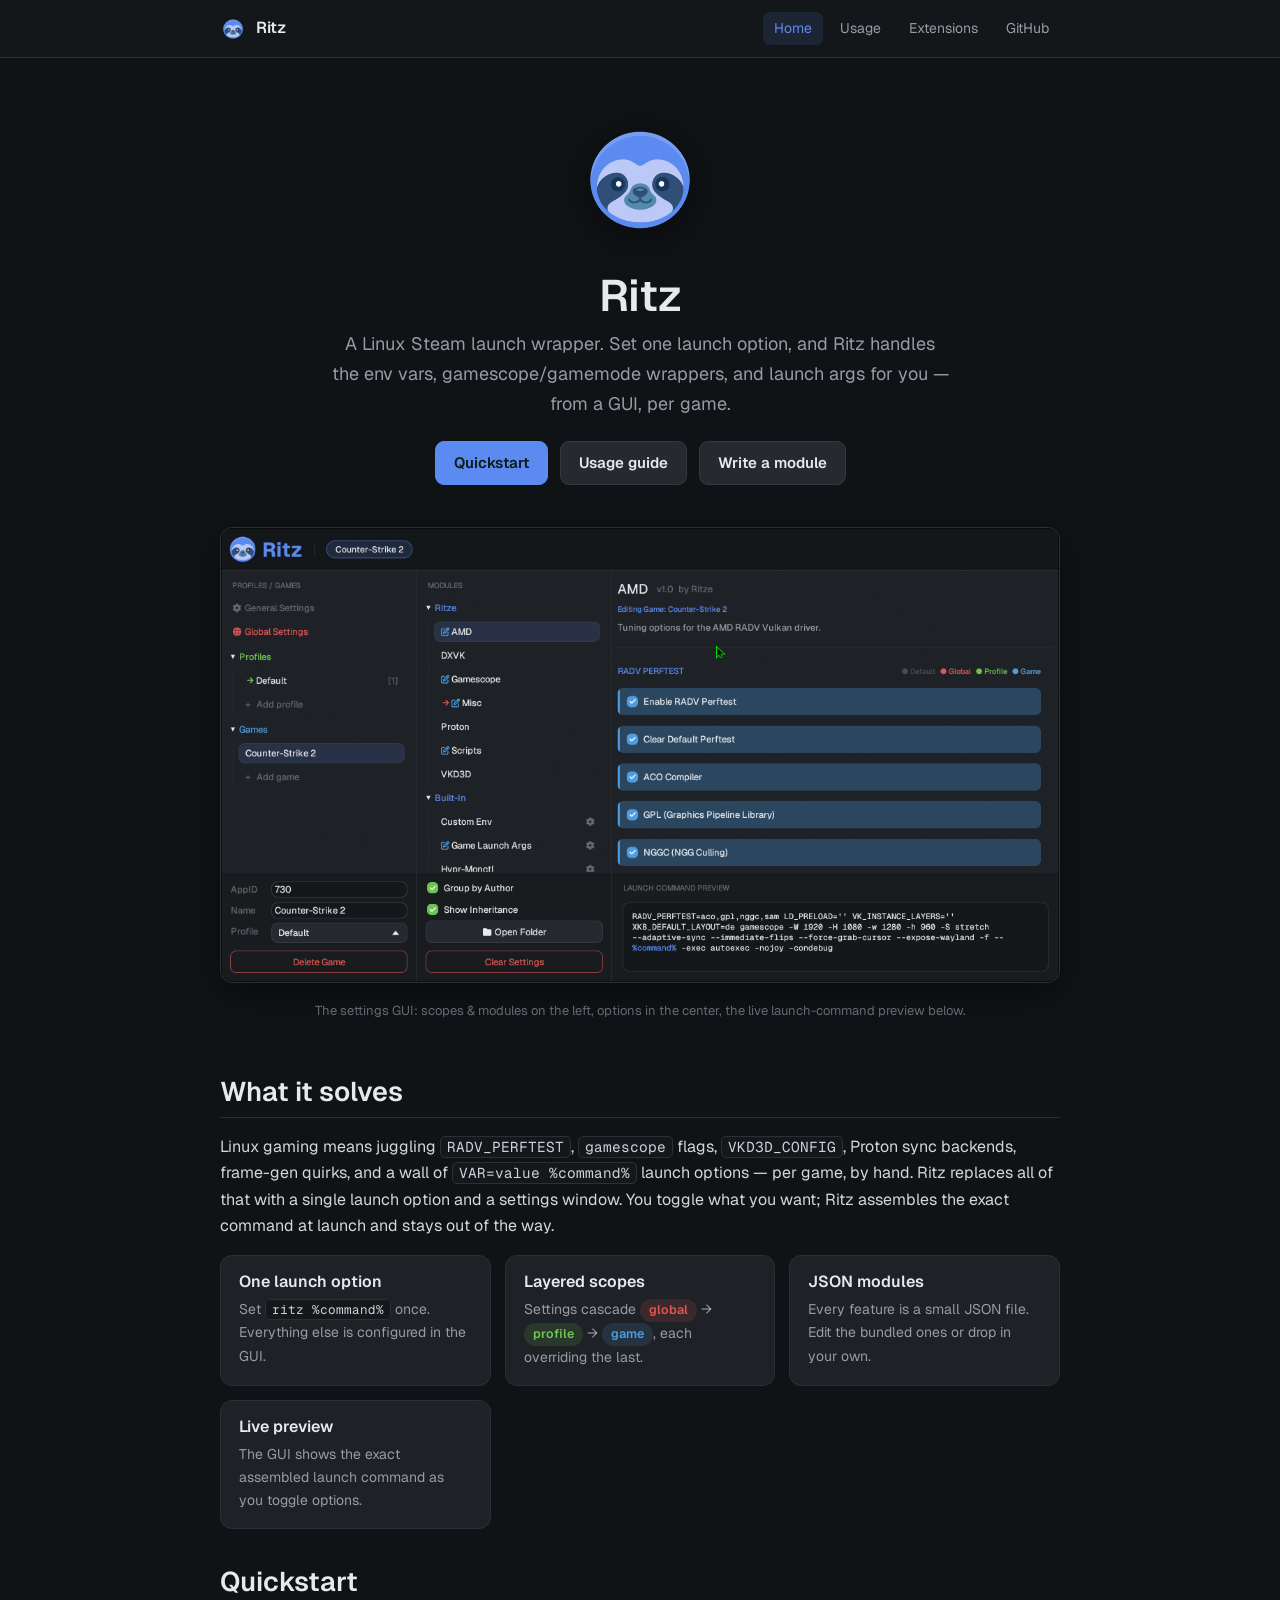
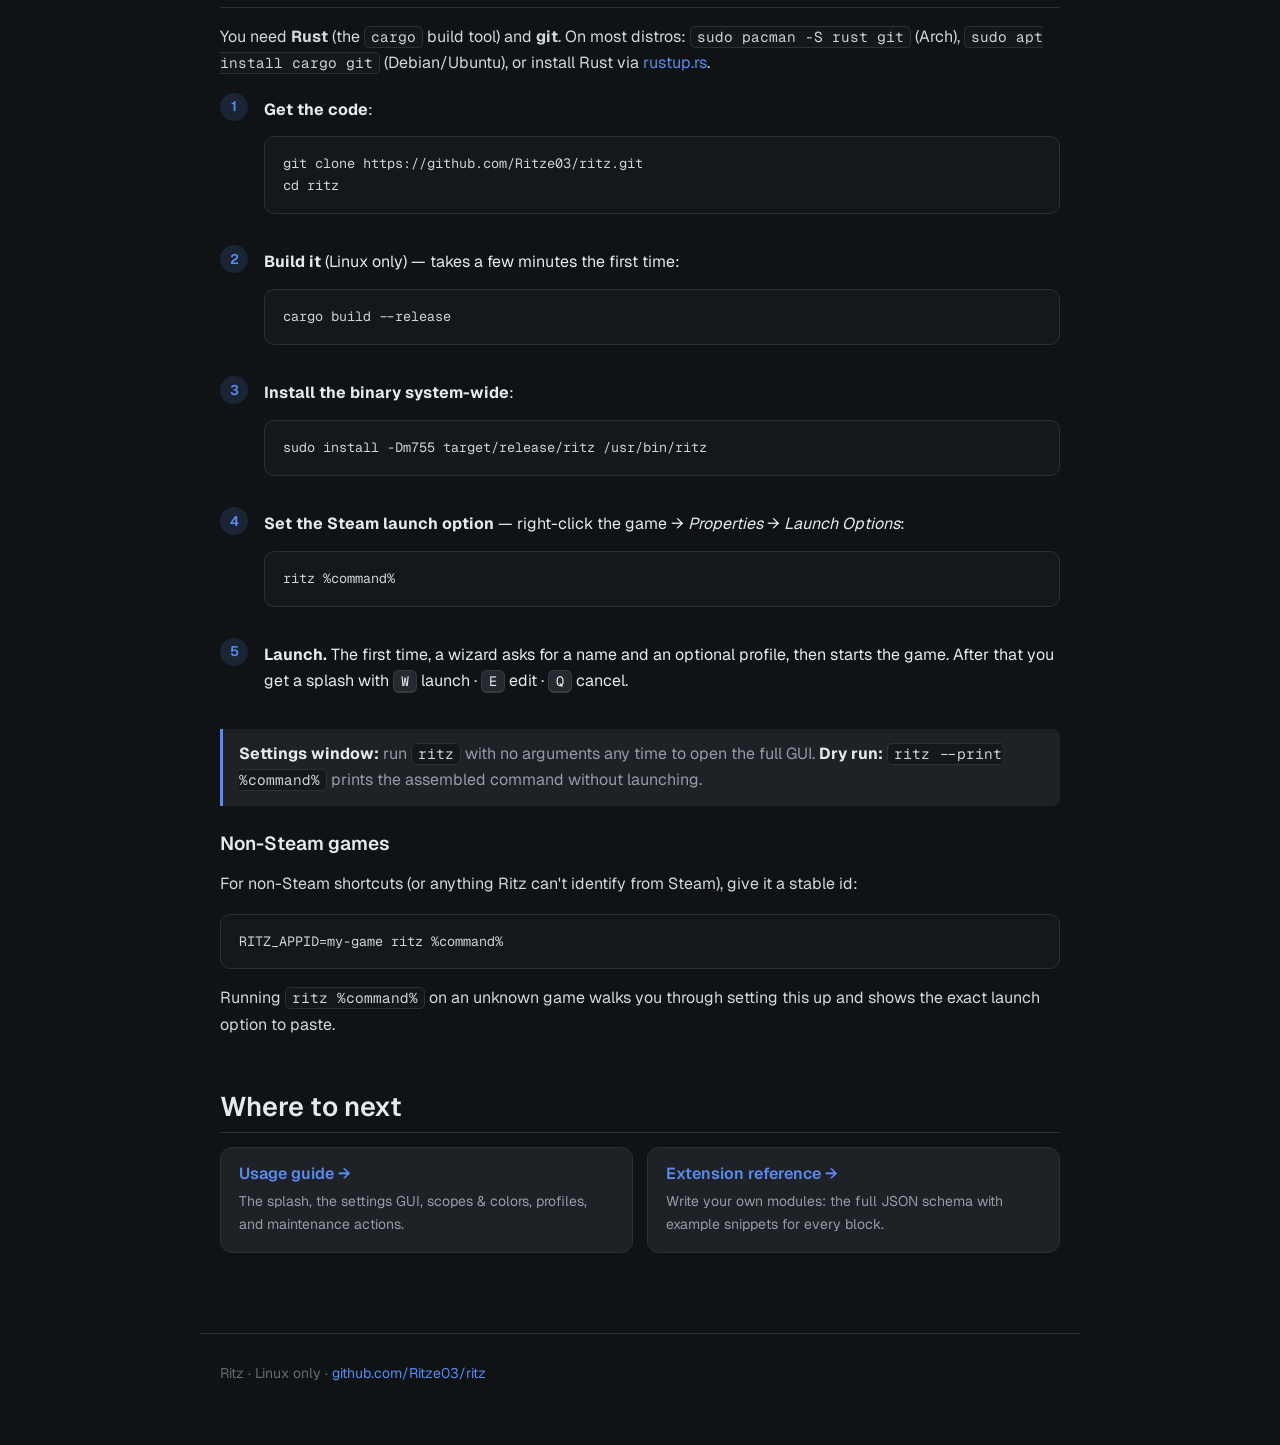
==== docs/index.html @ 718fdc38 "docs: add GUI and splash screenshots to README and site" ====
<!DOCTYPE html>
<html lang="en">
<head>
<meta charset="utf-8">
<meta name="viewport" content="width=device-width, initial-scale=1">
<title>Ritz — a Linux Steam launch wrapper</title>
<meta name="description" content="Ritz transparently injects env vars, gamescope/gamemode wrappers, and launch args around your Steam games — configured from a GUI, layered across global/profile/game scopes, driven by simple JSON modules.">
<link rel="icon" type="image/png" href="assets/favicon.png">
<link rel="stylesheet" href="style.css">
</head>
<body>

<header class="nav">
  <div class="nav-inner">
    <a class="nav-brand" href="index.html"><img src="assets/favicon.png" alt=""><span>Ritz</span></a>
    <nav class="nav-links">
      <a href="index.html" class="active">Home</a>
      <a href="usage.html">Usage</a>
      <a href="extensions.html">Extensions</a>
      <a href="https://github.com/Ritze03/ritz">GitHub</a>
    </nav>
  </div>
</header>

<div class="hero">
  <img src="assets/logo.png" alt="Ritz logo">
  <h1>Ritz</h1>
  <p class="tag">A Linux Steam launch wrapper. Set one launch option, and Ritz handles the
  env vars, gamescope/gamemode wrappers, and launch args for you — from a GUI, per game.</p>
  <div class="cta">
    <a class="btn" href="#quickstart">Quickstart</a>
    <a class="btn secondary" href="usage.html">Usage guide</a>
    <a class="btn secondary" href="extensions.html">Write a module</a>
  </div>
</div>

<main>

<figure class="shot">
  <img src="assets/gui.png" alt="Ritz settings GUI — module editor with live launch-command preview">
  <figcaption>The settings GUI: scopes &amp; modules on the left, options in the center, the live launch-command preview below.</figcaption>
</figure>

<section id="what">
  <h2>What it solves</h2>
  <p>Linux gaming means juggling <code>RADV_PERFTEST</code>, <code>gamescope</code> flags,
  <code>VKD3D_CONFIG</code>, Proton sync backends, frame-gen quirks, and a wall of
  <code>VAR=value %command%</code> launch options — per game, by hand. Ritz replaces all of
  that with a single launch option and a settings window. You toggle what you want; Ritz
  assembles the exact command at launch and stays out of the way.</p>

  <div class="grid">
    <div class="card"><h3>One launch option</h3><p>Set <code>ritz %command%</code> once. Everything else is configured in the GUI.</p></div>
    <div class="card"><h3>Layered scopes</h3><p>Settings cascade <span class="chip global">global</span> → <span class="chip profile">profile</span> → <span class="chip game">game</span>, each overriding the last.</p></div>
    <div class="card"><h3>JSON modules</h3><p>Every feature is a small JSON file. Edit the bundled ones or drop in your own.</p></div>
    <div class="card"><h3>Live preview</h3><p>The GUI shows the exact assembled launch command as you toggle options.</p></div>
  </div>
</section>

<section id="quickstart">
  <h2>Quickstart</h2>
  <p>You need <strong>Rust</strong> (the <code>cargo</code> build tool) and <strong>git</strong>.
  On most distros: <code>sudo pacman -S rust git</code> (Arch),
  <code>sudo apt install cargo git</code> (Debian/Ubuntu), or install Rust via
  <a href="https://rustup.rs/">rustup.rs</a>.</p>
  <ol class="steps">
    <li><strong>Get the code</strong>:
      <pre><code>git clone https://github.com/Ritze03/ritz.git
cd ritz</code></pre>
    </li>
    <li><strong>Build it</strong> (Linux only) — takes a few minutes the first time:
      <pre><code>cargo build --release</code></pre>
    </li>
    <li><strong>Install the binary system-wide</strong>:
      <pre><code>sudo install -Dm755 target/release/ritz /usr/bin/ritz</code></pre>
    </li>
    <li><strong>Set the Steam launch option</strong> — right-click the game →
      <em>Properties</em> → <em>Launch Options</em>:
      <pre><code>ritz %command%</code></pre>
    </li>
    <li><strong>Launch.</strong> The first time, a wizard asks for a name and an optional
      profile, then starts the game. After that you get a splash with
      <kbd>W</kbd> launch · <kbd>E</kbd> edit · <kbd>Q</kbd> cancel.</li>
  </ol>

  <div class="note"><strong>Settings window:</strong> run <code>ritz</code> with no arguments
  any time to open the full GUI. <strong>Dry run:</strong> <code>ritz --print %command%</code>
  prints the assembled command without launching.</div>

  <h3>Non-Steam games</h3>
  <p>For non-Steam shortcuts (or anything Ritz can't identify from Steam), give it a stable
  id:</p>
  <pre><code>RITZ_APPID=my-game ritz %command%</code></pre>
  <p>Running <code>ritz %command%</code> on an unknown game walks you through setting this up
  and shows the exact launch option to paste.</p>
</section>

<section id="next">
  <h2>Where to next</h2>
  <div class="grid">
    <div class="card"><h3><a href="usage.html">Usage guide →</a></h3><p>The splash, the settings GUI, scopes &amp; colors, profiles, and maintenance actions.</p></div>
    <div class="card"><h3><a href="extensions.html">Extension reference →</a></h3><p>Write your own modules: the full JSON schema with example snippets for every block.</p></div>
  </div>
</section>

</main>

<footer>
  Ritz · Linux only · <a href="https://github.com/Ritze03/ritz">github.com/Ritze03/ritz</a>
</footer>

</body>
</html>
---- docs/style.css ----
/* Ritz docs — "Graphite" theme, mirroring crates/ritz-app/src/theme.rs */
@import url('https://fonts.googleapis.com/css2?family=Geist:wght@400;500;600;700&family=Geist+Mono:wght@400;500&display=swap');

:root {
  --accent: #5B8BF0;
  --head:   #14171A;
  --panel:  #1E2125;
  --panel2: #191C1F;
  --field:  #15181B;
  --border: #2C3036;
  --text:   #E7E9EC;
  --dim:    #969CA6;
  --faint:  #646A73;
  --btn:    #262A30;
  --btnbd:  #34393F;
  --primary-text: #0E1A18;

  --global:  #E15554; /* red   */
  --profile: #6CC551; /* green */
  --game:    #4D9DE0; /* blue  */
  --default: #464D57; /* gray  */

  --sans: 'Geist', system-ui, -apple-system, sans-serif;
  --mono: 'Geist Mono', ui-monospace, 'JetBrains Mono', monospace;
  --maxw: 880px;
}

* { box-sizing: border-box; }

html { scroll-behavior: smooth; }

body {
  margin: 0;
  background: #101316;
  color: var(--text);
  font-family: var(--sans);
  font-size: 16px;
  line-height: 1.65;
  -webkit-font-smoothing: antialiased;
}

a { color: var(--accent); text-decoration: none; }
a:hover { text-decoration: underline; }

/* ---- top nav ---- */
header.nav {
  position: sticky; top: 0; z-index: 10;
  background: var(--head);
  border-bottom: 1px solid var(--border);
  backdrop-filter: blur(6px);
}
.nav-inner {
  max-width: var(--maxw); margin: 0 auto; padding: 12px 20px;
  display: flex; align-items: center; gap: 16px; flex-wrap: wrap;
}
.nav-brand { display: flex; align-items: center; gap: 10px; font-weight: 600; color: var(--text); }
.nav-brand img { width: 26px; height: 26px; }
.nav-links { display: flex; gap: 6px; margin-left: auto; flex-wrap: wrap; }
.nav-links a {
  color: var(--dim); padding: 5px 11px; border-radius: 7px; font-size: 14px;
}
.nav-links a:hover { color: var(--text); background: var(--btn); text-decoration: none; }
.nav-links a.active { color: var(--accent); background: rgba(91,139,240,0.12); }

/* ---- layout ---- */
main { max-width: var(--maxw); margin: 0 auto; padding: 0 20px 80px; }
section { padding-top: 28px; }
footer {
  max-width: var(--maxw); margin: 0 auto; padding: 28px 20px 60px;
  border-top: 1px solid var(--border); color: var(--faint); font-size: 14px;
}

/* ---- hero ---- */
.hero { text-align: center; padding: 56px 20px 24px; }
.hero img { width: 132px; height: 132px; filter: drop-shadow(0 6px 24px rgba(0,0,0,.5)); }
.hero h1 { font-size: 44px; margin: 14px 0 6px; letter-spacing: -0.5px; }
.hero .tag { color: var(--dim); font-size: 18px; max-width: 620px; margin: 0 auto 22px; }
.hero .cta { display: inline-flex; gap: 12px; flex-wrap: wrap; justify-content: center; }

/* ---- headings ---- */
h1, h2, h3 { line-height: 1.25; font-weight: 600; }
h2 {
  font-size: 27px; margin: 8px 0 14px; padding-bottom: 8px;
  border-bottom: 1px solid var(--border);
}
h3 { font-size: 19px; margin: 26px 0 10px; color: var(--text); }
h2 .anchor, h3 .anchor { color: var(--faint); font-weight: 400; margin-left: 8px; opacity: 0; font-size: .8em; }
h2:hover .anchor, h3:hover .anchor { opacity: 1; }
p { color: #d3d7dd; }

/* ---- code ---- */
code {
  font-family: var(--mono); font-size: .9em;
  background: var(--field); border: 1px solid var(--border);
  padding: 1px 6px; border-radius: 5px; color: #cdd3da;
}
pre {
  background: var(--field); border: 1px solid var(--border);
  border-radius: 10px; padding: 16px 18px; overflow-x: auto;
  font-family: var(--mono); font-size: 13.5px; line-height: 1.6;
}
pre code { background: none; border: none; padding: 0; font-size: inherit; }
.tok-key { color: var(--accent); }
.tok-str { color: var(--profile); }
.tok-num { color: #d9a05b; }
.tok-com { color: var(--faint); font-style: italic; }

/* ---- buttons ---- */
.btn {
  display: inline-block; padding: 9px 18px; border-radius: 9px;
  font-weight: 600; font-size: 15px; border: 1px solid var(--accent);
  background: var(--accent); color: var(--primary-text);
}
.btn:hover { text-decoration: none; filter: brightness(1.07); }
.btn.secondary { background: var(--btn); border-color: var(--btnbd); color: var(--text); }

/* ---- cards / grid ---- */
.grid { display: grid; gap: 14px; grid-template-columns: repeat(auto-fit, minmax(240px, 1fr)); }
.card {
  background: var(--panel); border: 1px solid var(--border);
  border-radius: 12px; padding: 16px 18px;
}
.card h3 { margin: 0 0 6px; font-size: 16px; }
.card p { margin: 0; color: var(--dim); font-size: 14px; }

/* ---- tables ---- */
table { width: 100%; border-collapse: collapse; margin: 12px 0; font-size: 14.5px; }
th, td { text-align: left; padding: 9px 12px; border-bottom: 1px solid var(--border); vertical-align: top; }
th { color: var(--faint); font-weight: 600; text-transform: uppercase; font-size: 12px; letter-spacing: .04em; }
td code { white-space: nowrap; }

/* ---- scope chips & callouts ---- */
.chip { display: inline-block; padding: 1px 9px; border-radius: 999px; font-size: 12.5px; font-weight: 600; }
.chip.global  { color: var(--global);  background: rgba(225,85,84,0.14); }
.chip.profile { color: var(--profile); background: rgba(108,197,81,0.14); }
.chip.game    { color: var(--game);    background: rgba(77,157,224,0.14); }
.chip.default { color: #aeb4bd;        background: rgba(70,77,87,0.35); }

.note {
  border-left: 3px solid var(--accent); background: var(--panel);
  border-radius: 0 8px 8px 0; padding: 12px 16px; margin: 16px 0; color: var(--dim);
}
.note strong { color: var(--text); }

/* ---- steps ---- */
ol.steps { counter-reset: s; list-style: none; padding-left: 0; }
ol.steps > li {
  counter-increment: s; position: relative; padding: 4px 0 18px 44px; margin: 0;
}
ol.steps > li::before {
  content: counter(s); position: absolute; left: 0; top: 0;
  width: 28px; height: 28px; border-radius: 50%;
  background: rgba(91,139,240,0.14); color: var(--accent);
  display: grid; place-items: center; font-weight: 600; font-size: 14px;
}

/* ---- screenshots ---- */
figure.shot { margin: 18px 0; text-align: center; }
figure.shot img {
  max-width: 100%; height: auto; border: 1px solid var(--border);
  border-radius: 12px; box-shadow: 0 10px 34px rgba(0,0,0,.45);
}
figure.shot.splash img { max-width: 420px; }
figure.shot figcaption { color: var(--faint); font-size: 13px; margin-top: 8px; }

kbd {
  font-family: var(--mono); font-size: .85em; background: var(--btn);
  border: 1px solid var(--btnbd); border-bottom-width: 2px;
  border-radius: 6px; padding: 1px 7px; color: var(--text);
}

@media (max-width: 560px) {
  .hero h1 { font-size: 36px; }
  .nav-brand span { display: none; }
}
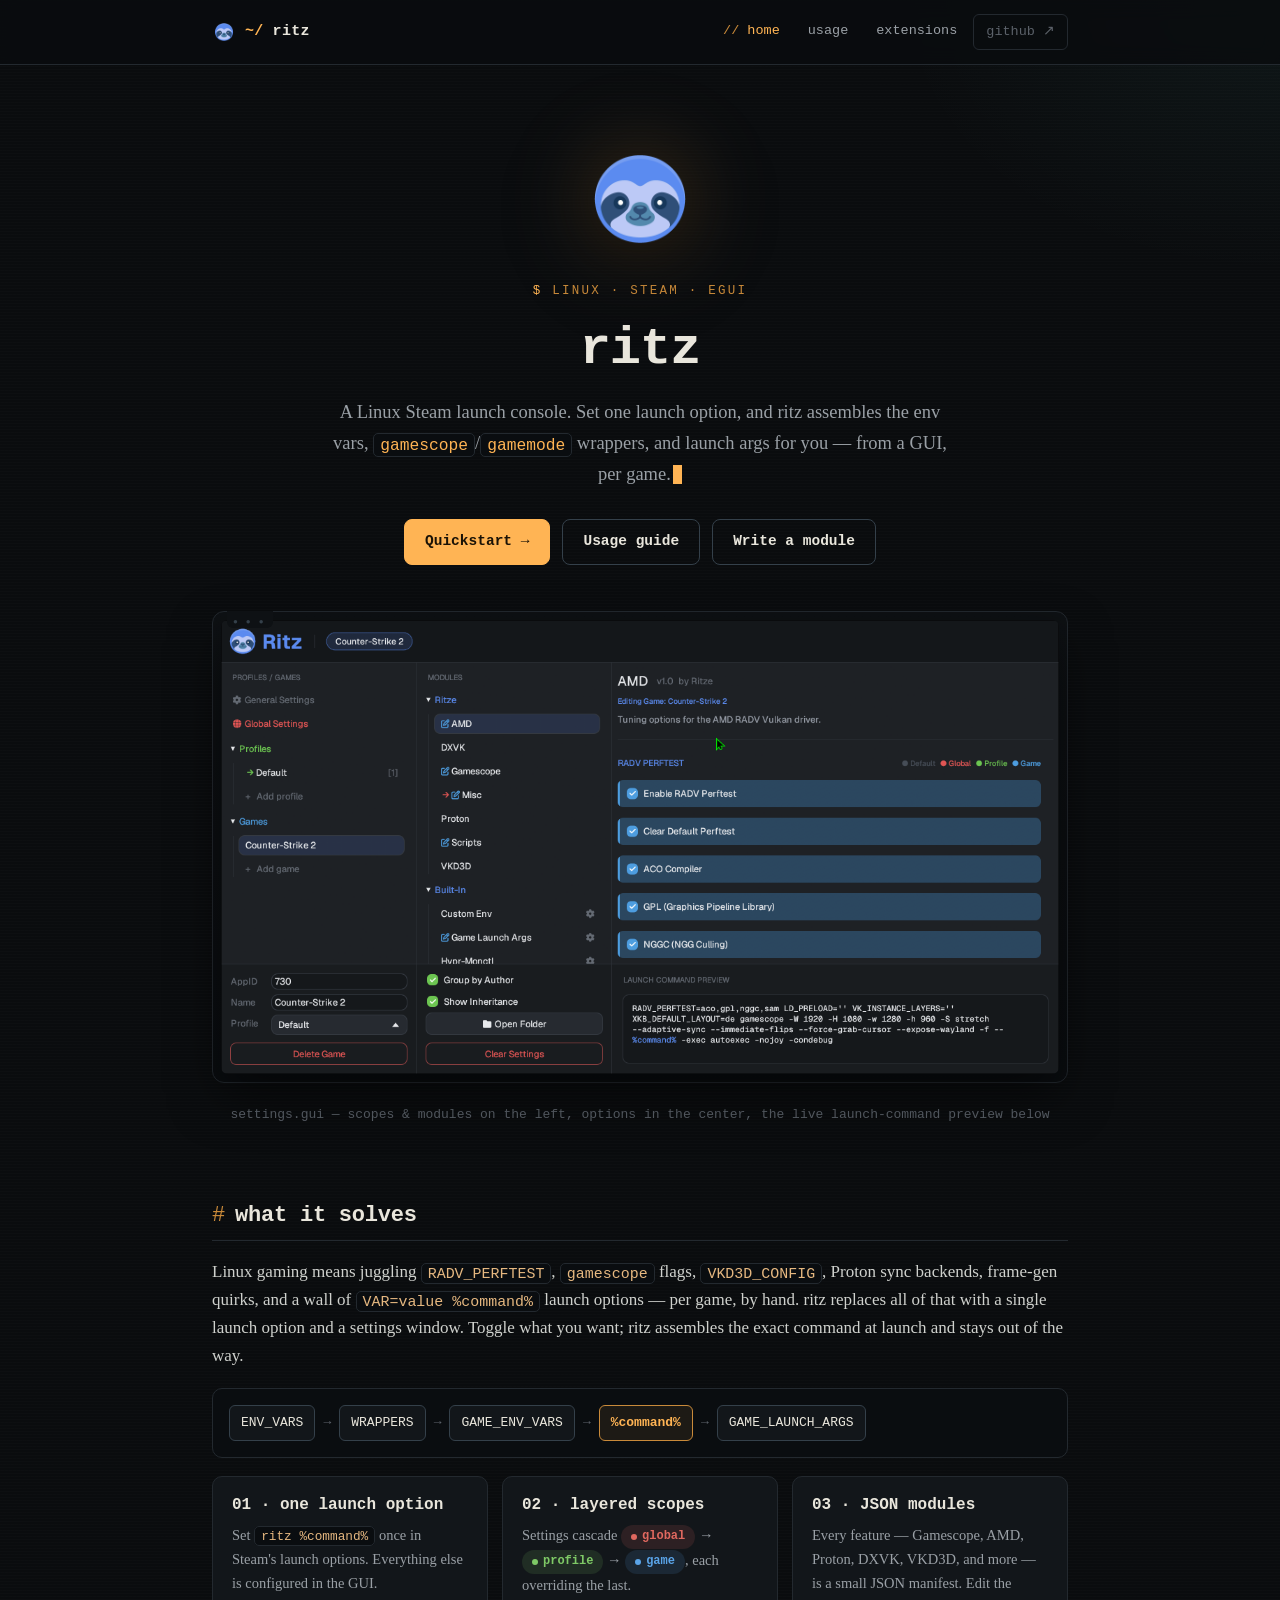
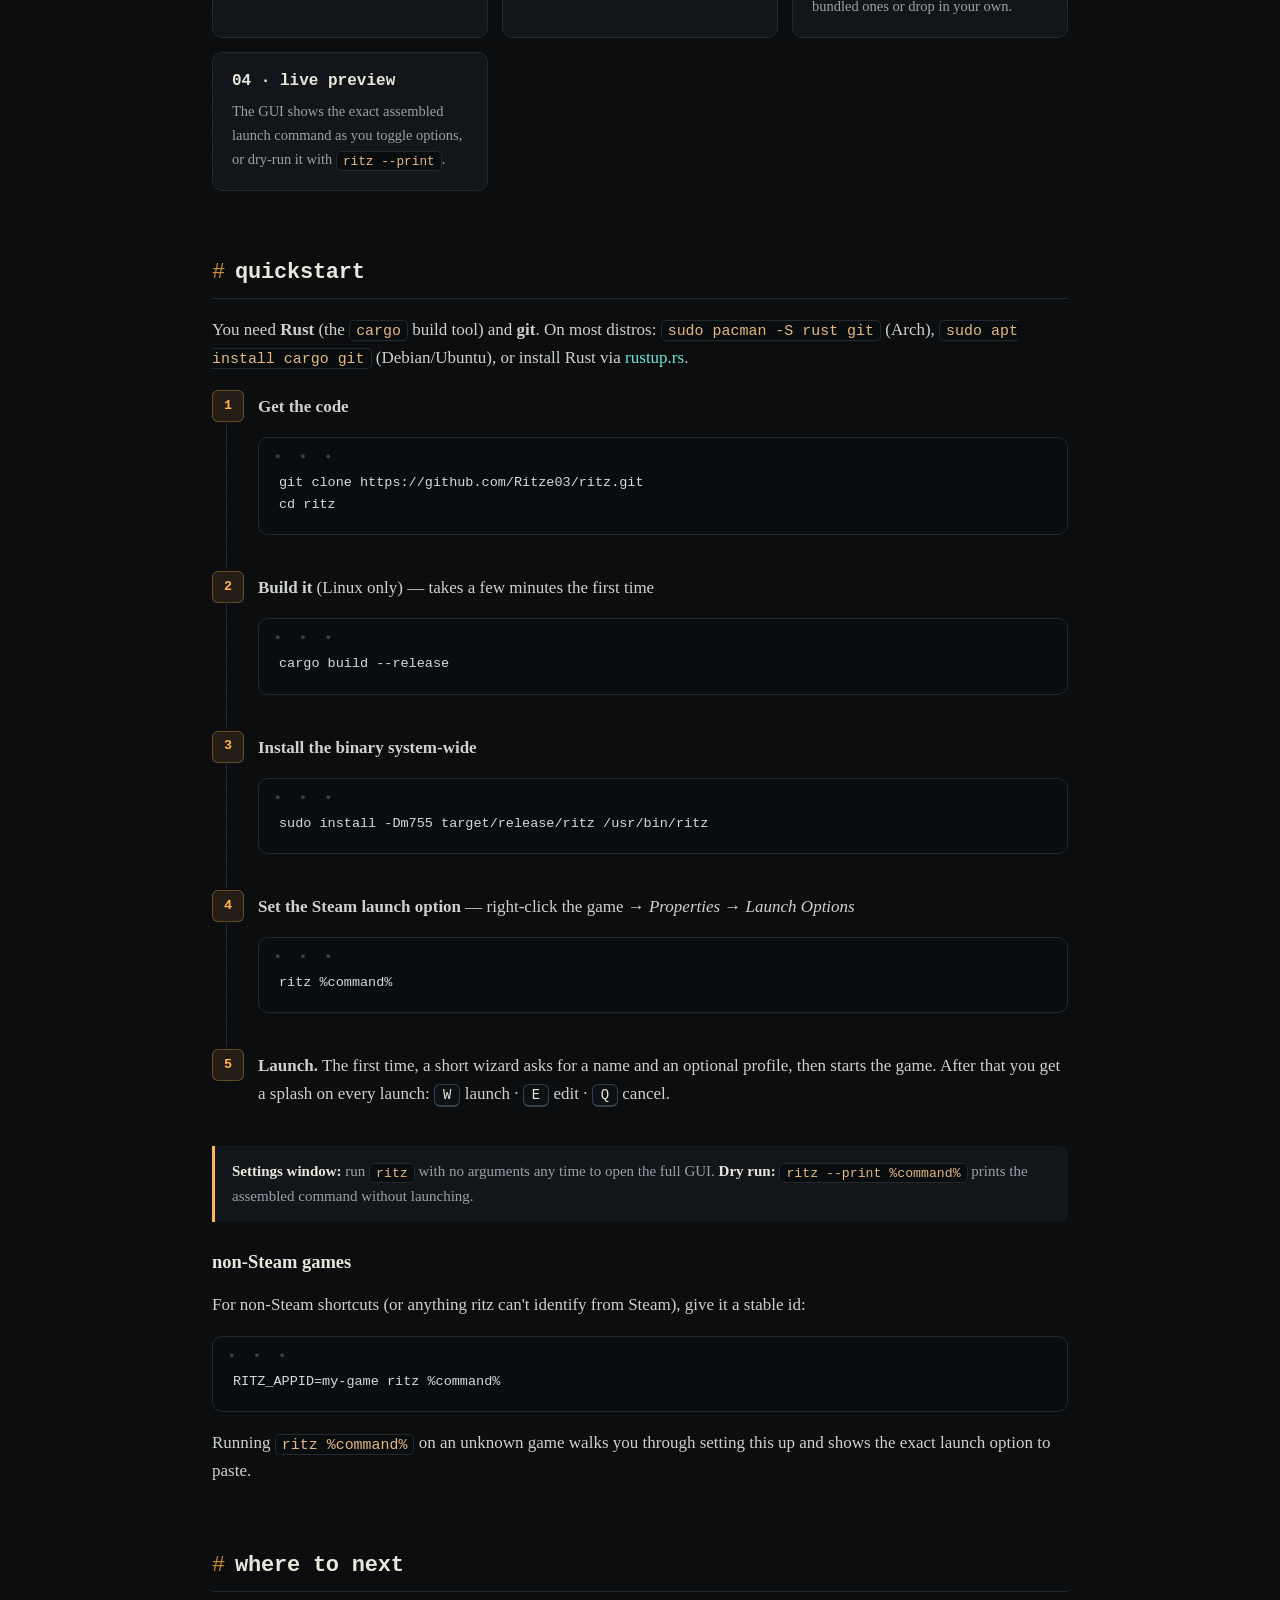
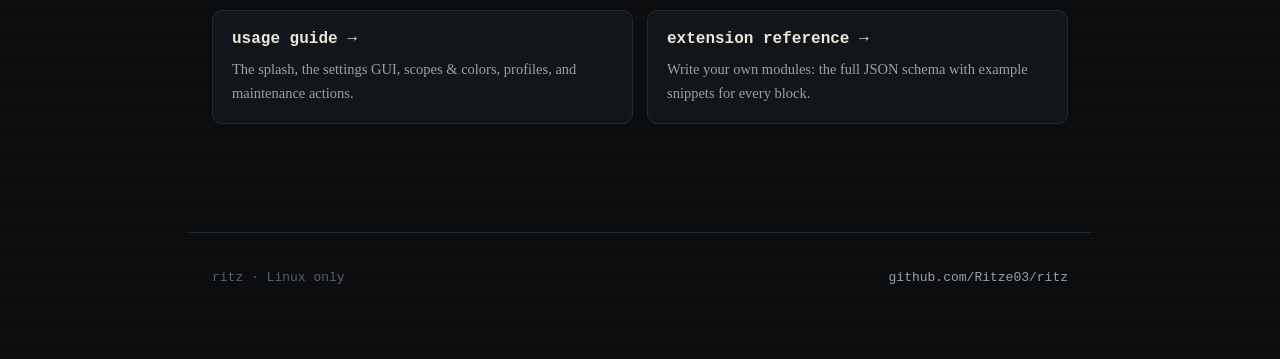
==== commit 30dc561c: "Migrate docs/ to superdoc/, add a GitHub Pages site, and new module options Move the self-maintainin" ====
--- a/docs/index.html
+++ b/docs/index.html
@@ -3,8 +3,8 @@
 <head>
 <meta charset="utf-8">
 <meta name="viewport" content="width=device-width, initial-scale=1">
-<title>Ritz — a Linux Steam launch wrapper</title>
-<meta name="description" content="Ritz transparently injects env vars, gamescope/gamemode wrappers, and launch args around your Steam games — configured from a GUI, layered across global/profile/game scopes, driven by simple JSON modules.">
+<title>ritz — a Linux Steam launch console</title>
+<meta name="description" content="ritz transparently injects env vars, gamescope/gamemode wrappers, and launch args around your Steam games — configured from a GUI, layered across global/profile/game scopes, driven by simple JSON modules.">
 <link rel="icon" type="image/png" href="assets/favicon.png">
 <link rel="stylesheet" href="style.css">
 </head>
@@ -12,23 +12,25 @@
 
 <header class="nav">
   <div class="nav-inner">
-    <a class="nav-brand" href="index.html"><img src="assets/favicon.png" alt=""><span>Ritz</span></a>
+    <a class="nav-brand" href="index.html"><img src="assets/favicon.png" alt=""><span class="prompt">~/</span><span class="name">ritz</span></a>
     <nav class="nav-links">
-      <a href="index.html" class="active">Home</a>
-      <a href="usage.html">Usage</a>
-      <a href="extensions.html">Extensions</a>
-      <a href="https://github.com/Ritze03/ritz">GitHub</a>
+      <a href="index.html" class="active">home</a>
+      <a href="usage.html">usage</a>
+      <a href="extensions.html">extensions</a>
+      <a class="gh" href="https://github.com/Ritze03/ritz">github ↗</a>
     </nav>
   </div>
 </header>
 
 <div class="hero">
-  <img src="assets/logo.png" alt="Ritz logo">
-  <h1>Ritz</h1>
-  <p class="tag">A Linux Steam launch wrapper. Set one launch option, and Ritz handles the
-  env vars, gamescope/gamemode wrappers, and launch args for you — from a GUI, per game.</p>
+  <div class="logo-wrap"><img src="assets/logo.png" alt="ritz logo"></div>
+  <p class="kicker">Linux · Steam · egui</p>
+  <h1>ritz</h1>
+  <p class="tag">A Linux Steam launch console. Set one launch option, and ritz assembles the
+  env vars, <code>gamescope</code>/<code>gamemode</code> wrappers, and launch args for
+  you — from a GUI, per game.<span class="cursor"></span></p>
   <div class="cta">
-    <a class="btn" href="#quickstart">Quickstart</a>
+    <a class="btn" href="#quickstart">Quickstart →</a>
     <a class="btn secondary" href="usage.html">Usage guide</a>
     <a class="btn secondary" href="extensions.html">Write a module</a>
   </div>
@@ -37,76 +39,85 @@
 <main>
 
 <figure class="shot">
-  <img src="assets/gui.png" alt="Ritz settings GUI — module editor with live launch-command preview">
-  <figcaption>The settings GUI: scopes &amp; modules on the left, options in the center, the live launch-command preview below.</figcaption>
+  <div class="frame"><img src="assets/gui.png" alt="ritz settings GUI — module editor with live launch-command preview"></div>
+  <figcaption>settings.gui — scopes &amp; modules on the left, options in the center, the live launch-command preview below</figcaption>
 </figure>
 
 <section id="what">
-  <h2>What it solves</h2>
+  <h2>what it solves</h2>
   <p>Linux gaming means juggling <code>RADV_PERFTEST</code>, <code>gamescope</code> flags,
   <code>VKD3D_CONFIG</code>, Proton sync backends, frame-gen quirks, and a wall of
-  <code>VAR=value %command%</code> launch options — per game, by hand. Ritz replaces all of
-  that with a single launch option and a settings window. You toggle what you want; Ritz
+  <code>VAR=value %command%</code> launch options — per game, by hand. ritz replaces all
+  of that with a single launch option and a settings window. Toggle what you want; ritz
   assembles the exact command at launch and stays out of the way.</p>
 
+  <div class="assembly">
+    <span>ENV_VARS</span><span class="arrow">→</span>
+    <span>WRAPPERS</span><span class="arrow">→</span>
+    <span>GAME_ENV_VARS</span><span class="arrow">→</span>
+    <span class="cmd">%command%</span><span class="arrow">→</span>
+    <span>GAME_LAUNCH_ARGS</span>
+  </div>
+
   <div class="grid">
-    <div class="card"><h3>One launch option</h3><p>Set <code>ritz %command%</code> once. Everything else is configured in the GUI.</p></div>
-    <div class="card"><h3>Layered scopes</h3><p>Settings cascade <span class="chip global">global</span> → <span class="chip profile">profile</span> → <span class="chip game">game</span>, each overriding the last.</p></div>
-    <div class="card"><h3>JSON modules</h3><p>Every feature is a small JSON file. Edit the bundled ones or drop in your own.</p></div>
-    <div class="card"><h3>Live preview</h3><p>The GUI shows the exact assembled launch command as you toggle options.</p></div>
+    <div class="card"><h3>01 · one launch option</h3><p>Set <code>ritz %command%</code> once in Steam's launch options. Everything else is configured in the GUI.</p></div>
+    <div class="card"><h3>02 · layered scopes</h3><p>Settings cascade <span class="chip global">global</span> → <span class="chip profile">profile</span> → <span class="chip game">game</span>, each overriding the last.</p></div>
+    <div class="card"><h3>03 · JSON modules</h3><p>Every feature — Gamescope, AMD, Proton, DXVK, VKD3D, and more — is a small JSON manifest. Edit the bundled ones or drop in your own.</p></div>
+    <div class="card"><h3>04 · live preview</h3><p>The GUI shows the exact assembled launch command as you toggle options, or dry-run it with <code>ritz --print</code>.</p></div>
   </div>
 </section>
 
 <section id="quickstart">
-  <h2>Quickstart</h2>
+  <h2>quickstart</h2>
   <p>You need <strong>Rust</strong> (the <code>cargo</code> build tool) and <strong>git</strong>.
   On most distros: <code>sudo pacman -S rust git</code> (Arch),
   <code>sudo apt install cargo git</code> (Debian/Ubuntu), or install Rust via
   <a href="https://rustup.rs/">rustup.rs</a>.</p>
   <ol class="steps">
-    <li><strong>Get the code</strong>:
+    <li><strong>Get the code</strong>
       <pre><code>git clone https://github.com/Ritze03/ritz.git
 cd ritz</code></pre>
     </li>
-    <li><strong>Build it</strong> (Linux only) — takes a few minutes the first time:
+    <li><strong>Build it</strong> (Linux only) — takes a few minutes the first time
       <pre><code>cargo build --release</code></pre>
     </li>
-    <li><strong>Install the binary system-wide</strong>:
+    <li><strong>Install the binary system-wide</strong>
       <pre><code>sudo install -Dm755 target/release/ritz /usr/bin/ritz</code></pre>
     </li>
     <li><strong>Set the Steam launch option</strong> — right-click the game →
-      <em>Properties</em> → <em>Launch Options</em>:
+      <em>Properties</em> → <em>Launch Options</em>
       <pre><code>ritz %command%</code></pre>
     </li>
-    <li><strong>Launch.</strong> The first time, a wizard asks for a name and an optional
-      profile, then starts the game. After that you get a splash with
+    <li><strong>Launch.</strong> The first time, a short wizard asks for a name and an
+      optional profile, then starts the game. After that you get a splash on every launch:
       <kbd>W</kbd> launch · <kbd>E</kbd> edit · <kbd>Q</kbd> cancel.</li>
   </ol>
 
-  <div class="note"><strong>Settings window:</strong> run <code>ritz</code> with no arguments
-  any time to open the full GUI. <strong>Dry run:</strong> <code>ritz --print %command%</code>
-  prints the assembled command without launching.</div>
+  <div class="note"><strong>Settings window:</strong> run <code>ritz</code> with no
+  arguments any time to open the full GUI. <strong>Dry run:</strong>
+  <code>ritz --print %command%</code> prints the assembled command without launching.</div>
 
-  <h3>Non-Steam games</h3>
-  <p>For non-Steam shortcuts (or anything Ritz can't identify from Steam), give it a stable
-  id:</p>
+  <h3>non-Steam games</h3>
+  <p>For non-Steam shortcuts (or anything ritz can't identify from Steam), give it a
+  stable id:</p>
   <pre><code>RITZ_APPID=my-game ritz %command%</code></pre>
-  <p>Running <code>ritz %command%</code> on an unknown game walks you through setting this up
-  and shows the exact launch option to paste.</p>
+  <p>Running <code>ritz %command%</code> on an unknown game walks you through setting
+  this up and shows the exact launch option to paste.</p>
 </section>
 
 <section id="next">
-  <h2>Where to next</h2>
+  <h2>where to next</h2>
   <div class="grid">
-    <div class="card"><h3><a href="usage.html">Usage guide →</a></h3><p>The splash, the settings GUI, scopes &amp; colors, profiles, and maintenance actions.</p></div>
-    <div class="card"><h3><a href="extensions.html">Extension reference →</a></h3><p>Write your own modules: the full JSON schema with example snippets for every block.</p></div>
+    <div class="card"><h3><a href="usage.html">usage guide →</a></h3><p>The splash, the settings GUI, scopes &amp; colors, profiles, and maintenance actions.</p></div>
+    <div class="card"><h3><a href="extensions.html">extension reference →</a></h3><p>Write your own modules: the full JSON schema with example snippets for every block.</p></div>
   </div>
 </section>
 
 </main>
 
 <footer>
-  Ritz · Linux only · <a href="https://github.com/Ritze03/ritz">github.com/Ritze03/ritz</a>
+  <span>ritz · Linux only</span>
+  <a href="https://github.com/Ritze03/ritz">github.com/Ritze03/ritz</a>
 </footer>
 
 </body>
--- a/docs/style.css
+++ b/docs/style.css
@@ -1,175 +1,294 @@
-/* Ritz docs — "Graphite" theme, mirroring crates/ritz-app/src/theme.rs */
-@import url('https://fonts.googleapis.com/css2?family=Geist:wght@400;500;600;700&family=Geist+Mono:wght@400;500&display=swap');
+/* ritz — "Console" theme.
+   A launch console for your launch console: terminal-chrome panels, phosphor-amber
+   accent, monospace command headers set against a warm serif body face. Committed to
+   dark-only (this is a CRT, not a color-scheme toggle) — color-scheme: dark below tells
+   browsers not to fight it with forced light-mode form chrome. */
 
 :root {
-  --accent: #5B8BF0;
-  --head:   #14171A;
-  --panel:  #1E2125;
-  --panel2: #191C1F;
-  --field:  #15181B;
-  --border: #2C3036;
-  --text:   #E7E9EC;
-  --dim:    #969CA6;
-  --faint:  #646A73;
-  --btn:    #262A30;
-  --btnbd:  #34393F;
-  --primary-text: #0E1A18;
-
-  --global:  #E15554; /* red   */
-  --profile: #6CC551; /* green */
-  --game:    #4D9DE0; /* blue  */
-  --default: #464D57; /* gray  */
-
-  --sans: 'Geist', system-ui, -apple-system, sans-serif;
-  --mono: 'Geist Mono', ui-monospace, 'JetBrains Mono', monospace;
-  --maxw: 880px;
+  color-scheme: dark;
+
+  --bg:      #0a0c0e;
+  --bg-alt:  #0d1013;
+  --panel:   #12161a;
+  --panel2:  #0e1114;
+  --field:   #0a0d10;
+  --border:  #23292f;
+  --border-lit: #34404a;
+
+  --ink:     #e9e6dc;   /* warm paper-white body text */
+  --ink-dim: #9aa0a6;
+  --ink-faint: #5b6169;
+
+  --amber:      #ffb454;  /* primary accent — phosphor amber */
+  --amber-dim:  #c98a3a;
+  --cyan:       #6ee7d8;  /* secondary accent — links, cool contrast */
+
+  --global:  #e0685f;  /* red   */
+  --profile: #7ec966;  /* green */
+  --game:    #5aa4e8;  /* blue  */
+  --default: #6b7280;  /* gray  */
+
+  --mono: ui-monospace, "Cascadia Code", "SFMono-Regular", "JetBrains Mono", Consolas, "Liberation Mono", monospace;
+  --serif: Charter, "Iowan Old Style", "Palatino Linotype", Georgia, "Noto Serif", serif;
+
+  --maxw: 900px;
 }
 
 * { box-sizing: border-box; }
-
 html { scroll-behavior: smooth; }
 
 body {
   margin: 0;
-  background: #101316;
-  color: var(--text);
-  font-family: var(--sans);
-  font-size: 16px;
+  min-height: 100vh;
+  background:
+    radial-gradient(ellipse 900px 500px at 15% -10%, rgba(255,180,84,0.07), transparent 60%),
+    radial-gradient(ellipse 700px 500px at 100% 0%, rgba(110,231,216,0.05), transparent 55%),
+    repeating-linear-gradient(180deg, rgba(255,255,255,0.012) 0px, rgba(255,255,255,0.012) 1px, transparent 1px, transparent 3px),
+    var(--bg);
+  color: var(--ink);
+  font-family: var(--serif);
+  font-size: 17px;
   line-height: 1.65;
   -webkit-font-smoothing: antialiased;
-}
-
-a { color: var(--accent); text-decoration: none; }
-a:hover { text-decoration: underline; }
-
-/* ---- top nav ---- */
+  overflow-x: hidden;
+}
+
+a { color: var(--cyan); text-decoration: none; }
+a:hover { text-decoration: underline; text-underline-offset: 3px; }
+
+::selection { background: rgba(255,180,84,0.28); color: #fff; }
+
+/* ---------------- terminal-tab top nav ---------------- */
 header.nav {
-  position: sticky; top: 0; z-index: 10;
-  background: var(--head);
+  position: sticky; top: 0; z-index: 20;
+  background: rgba(10,12,14,0.86);
   border-bottom: 1px solid var(--border);
-  backdrop-filter: blur(6px);
+  backdrop-filter: blur(10px) saturate(1.1);
 }
 .nav-inner {
-  max-width: var(--maxw); margin: 0 auto; padding: 12px 20px;
-  display: flex; align-items: center; gap: 16px; flex-wrap: wrap;
-}
-.nav-brand { display: flex; align-items: center; gap: 10px; font-weight: 600; color: var(--text); }
-.nav-brand img { width: 26px; height: 26px; }
-.nav-links { display: flex; gap: 6px; margin-left: auto; flex-wrap: wrap; }
+  max-width: var(--maxw); margin: 0 auto; padding: 14px 22px;
+  display: flex; align-items: center; gap: 18px; flex-wrap: wrap;
+}
+.nav-brand {
+  display: flex; align-items: center; gap: 9px;
+  font-family: var(--mono); font-weight: 600; color: var(--ink);
+  font-size: 15px; letter-spacing: .02em;
+}
+.nav-brand img { width: 24px; height: 24px; border-radius: 6px; }
+.nav-brand .prompt { color: var(--amber); }
+.nav-links { display: flex; gap: 4px; margin-left: auto; flex-wrap: wrap; font-family: var(--mono); font-size: 13.5px; }
 .nav-links a {
-  color: var(--dim); padding: 5px 11px; border-radius: 7px; font-size: 14px;
-}
-.nav-links a:hover { color: var(--text); background: var(--btn); text-decoration: none; }
-.nav-links a.active { color: var(--accent); background: rgba(91,139,240,0.12); }
-
-/* ---- layout ---- */
-main { max-width: var(--maxw); margin: 0 auto; padding: 0 20px 80px; }
-section { padding-top: 28px; }
+  color: var(--ink-dim); padding: 6px 12px; border-radius: 6px; position: relative;
+}
+.nav-links a:hover { color: var(--ink); background: var(--panel); text-decoration: none; }
+.nav-links a.active { color: var(--amber); }
+.nav-links a.active::before { content: "// "; color: var(--amber-dim); }
+.nav-links a.gh { color: var(--ink-faint); border: 1px solid var(--border); }
+.nav-links a.gh:hover { border-color: var(--border-lit); color: var(--ink); }
+
+/* ---------------- layout ---------------- */
+main { max-width: var(--maxw); margin: 0 auto; padding: 0 22px 90px; }
+section { padding-top: 40px; }
 footer {
-  max-width: var(--maxw); margin: 0 auto; padding: 28px 20px 60px;
-  border-top: 1px solid var(--border); color: var(--faint); font-size: 14px;
-}
-
-/* ---- hero ---- */
-.hero { text-align: center; padding: 56px 20px 24px; }
-.hero img { width: 132px; height: 132px; filter: drop-shadow(0 6px 24px rgba(0,0,0,.5)); }
-.hero h1 { font-size: 44px; margin: 14px 0 6px; letter-spacing: -0.5px; }
-.hero .tag { color: var(--dim); font-size: 18px; max-width: 620px; margin: 0 auto 22px; }
+  max-width: var(--maxw); margin: 0 auto; padding: 34px 22px 70px;
+  border-top: 1px solid var(--border); color: var(--ink-faint);
+  font-family: var(--mono); font-size: 13px; display: flex; gap: 10px; flex-wrap: wrap;
+  justify-content: space-between;
+}
+footer a { color: var(--ink-dim); }
+
+/* ---------------- hero ---------------- */
+.hero { padding: 74px 22px 20px; text-align: center; position: relative; }
+.hero .logo-wrap {
+  width: 120px; height: 120px; margin: 0 auto 22px; position: relative;
+}
+.hero .logo-wrap img {
+  width: 100%; height: 100%; display: block;
+  filter: drop-shadow(0 0 40px rgba(255,180,84,0.25)) drop-shadow(0 10px 26px rgba(0,0,0,.6));
+}
+.hero .kicker {
+  font-family: var(--mono); font-size: 12.5px; letter-spacing: .18em; text-transform: uppercase;
+  color: var(--amber-dim); margin: 0 0 14px;
+}
+.hero .kicker::before { content: "$ "; color: var(--amber); }
+.hero h1 {
+  font-family: var(--mono); font-size: 52px; margin: 0 0 14px; letter-spacing: -0.02em;
+  color: var(--ink); font-weight: 600;
+}
+.hero .tag {
+  color: var(--ink-dim); font-size: 18.5px; max-width: 640px; margin: 0 auto 30px;
+  font-family: var(--serif);
+}
+.hero .tag code { color: var(--amber); }
 .hero .cta { display: inline-flex; gap: 12px; flex-wrap: wrap; justify-content: center; }
 
-/* ---- headings ---- */
-h1, h2, h3 { line-height: 1.25; font-weight: 600; }
+/* blinking cursor after hero tagline */
+.cursor {
+  display: inline-block; width: .5em; height: 1em; background: var(--amber);
+  vertical-align: text-bottom; margin-left: 2px; animation: blink 1.1s steps(1) infinite;
+}
+@keyframes blink { 50% { opacity: 0; } }
+
+/* ---------------- buttons ---------------- */
+.btn {
+  display: inline-flex; align-items: center; gap: 8px;
+  padding: 10px 20px; border-radius: 8px;
+  font-family: var(--mono); font-weight: 600; font-size: 14.5px;
+  border: 1px solid var(--amber); background: var(--amber); color: #1a1206;
+  transition: transform .12s ease, filter .12s ease;
+}
+.btn:hover { text-decoration: none; filter: brightness(1.08); transform: translateY(-1px); }
+.btn.secondary { background: transparent; border-color: var(--border-lit); color: var(--ink); }
+.btn.secondary:hover { border-color: var(--amber-dim); color: var(--amber); }
+
+/* ---------------- headings ---------------- */
+h1, h2, h3 { line-height: 1.3; font-weight: 600; color: var(--ink); }
 h2 {
-  font-size: 27px; margin: 8px 0 14px; padding-bottom: 8px;
-  border-bottom: 1px solid var(--border);
-}
-h3 { font-size: 19px; margin: 26px 0 10px; color: var(--text); }
-h2 .anchor, h3 .anchor { color: var(--faint); font-weight: 400; margin-left: 8px; opacity: 0; font-size: .8em; }
-h2:hover .anchor, h3:hover .anchor { opacity: 1; }
-p { color: #d3d7dd; }
-
-/* ---- code ---- */
+  font-family: var(--mono); font-size: 22px; margin: 10px 0 16px; padding-bottom: 10px;
+  border-bottom: 1px solid var(--border); letter-spacing: -0.01em;
+  display: flex; align-items: baseline; gap: 10px;
+}
+h2::before { content: "#"; color: var(--amber-dim); font-weight: 400; }
+h3 { font-size: 18.5px; margin: 28px 0 10px; font-family: var(--serif); font-weight: 700; }
+p { color: #cfd1cd; }
+main p, main li { color: #cfd1cd; }
+
+/* ---------------- inline code / blocks ---------------- */
 code {
-  font-family: var(--mono); font-size: .9em;
+  font-family: var(--mono); font-size: .88em;
   background: var(--field); border: 1px solid var(--border);
-  padding: 1px 6px; border-radius: 5px; color: #cdd3da;
-}
+  padding: 1.5px 6px; border-radius: 5px; color: #e6b880;
+}
+
+/* terminal window chrome for <pre> blocks */
 pre {
   background: var(--field); border: 1px solid var(--border);
-  border-radius: 10px; padding: 16px 18px; overflow-x: auto;
-  font-family: var(--mono); font-size: 13.5px; line-height: 1.6;
-}
-pre code { background: none; border: none; padding: 0; font-size: inherit; }
-.tok-key { color: var(--accent); }
-.tok-str { color: var(--profile); }
-.tok-num { color: #d9a05b; }
-.tok-com { color: var(--faint); font-style: italic; }
-
-/* ---- buttons ---- */
-.btn {
-  display: inline-block; padding: 9px 18px; border-radius: 9px;
-  font-weight: 600; font-size: 15px; border: 1px solid var(--accent);
-  background: var(--accent); color: var(--primary-text);
-}
-.btn:hover { text-decoration: none; filter: brightness(1.07); }
-.btn.secondary { background: var(--btn); border-color: var(--btnbd); color: var(--text); }
-
-/* ---- cards / grid ---- */
-.grid { display: grid; gap: 14px; grid-template-columns: repeat(auto-fit, minmax(240px, 1fr)); }
+  border-radius: 10px; padding: 34px 20px 18px; margin: 16px 0;
+  overflow-x: auto; position: relative;
+  font-family: var(--mono); font-size: 13.5px; line-height: 1.65;
+}
+pre::before {
+  content: "\25CF   \25CF   \25CF";
+  position: absolute; top: 12px; left: 16px;
+  font-size: 9px; letter-spacing: 3px; color: var(--border-lit);
+}
+pre code { background: none; border: none; padding: 0; font-size: inherit; color: #d7dadd; }
+
+/* ---------------- cards / grid ---------------- */
+.grid { display: grid; gap: 14px; grid-template-columns: repeat(auto-fit, minmax(250px, 1fr)); margin: 18px 0; }
 .card {
   background: var(--panel); border: 1px solid var(--border);
-  border-radius: 12px; padding: 16px 18px;
-}
-.card h3 { margin: 0 0 6px; font-size: 16px; }
-.card p { margin: 0; color: var(--dim); font-size: 14px; }
-
-/* ---- tables ---- */
-table { width: 100%; border-collapse: collapse; margin: 12px 0; font-size: 14.5px; }
-th, td { text-align: left; padding: 9px 12px; border-bottom: 1px solid var(--border); vertical-align: top; }
-th { color: var(--faint); font-weight: 600; text-transform: uppercase; font-size: 12px; letter-spacing: .04em; }
+  border-radius: 10px; padding: 18px 19px; position: relative;
+  transition: border-color .15s ease, transform .15s ease;
+}
+.card:hover { border-color: var(--border-lit); transform: translateY(-2px); }
+.card h3 { margin: 0 0 8px; font-size: 16px; font-family: var(--mono); font-weight: 600; }
+.card h3 a { color: var(--ink); }
+.card p { margin: 0; color: var(--ink-dim); font-size: 14.5px; }
+
+/* module cards (extensions page) */
+.mod-card { display: flex; flex-direction: column; gap: 8px; }
+.mod-card .mod-target { font-family: var(--mono); font-size: 11.5px; color: var(--amber-dim); text-transform: uppercase; letter-spacing: .06em; }
+.mod-card h3 { margin: 0; }
+.mod-card p { color: var(--ink-dim); }
+
+/* ---------------- tables ---------------- */
+.table-wrap { overflow-x: auto; margin: 14px 0; border: 1px solid var(--border); border-radius: 10px; }
+table { width: 100%; border-collapse: collapse; font-size: 14.5px; min-width: 480px; }
+th, td { text-align: left; padding: 11px 14px; border-bottom: 1px solid var(--border); vertical-align: top; }
+tr:last-child td { border-bottom: none; }
+th {
+  color: var(--ink-faint); font-weight: 600; text-transform: uppercase; font-size: 11.5px;
+  letter-spacing: .06em; font-family: var(--mono); background: var(--panel2);
+}
 td code { white-space: nowrap; }
 
-/* ---- scope chips & callouts ---- */
-.chip { display: inline-block; padding: 1px 9px; border-radius: 999px; font-size: 12.5px; font-weight: 600; }
-.chip.global  { color: var(--global);  background: rgba(225,85,84,0.14); }
-.chip.profile { color: var(--profile); background: rgba(108,197,81,0.14); }
-.chip.game    { color: var(--game);    background: rgba(77,157,224,0.14); }
-.chip.default { color: #aeb4bd;        background: rgba(70,77,87,0.35); }
+/* ---------------- scope chips & callouts ---------------- */
+.chip {
+  display: inline-flex; align-items: center; gap: 5px;
+  padding: 2px 10px; border-radius: 999px; font-size: 12px; font-weight: 600;
+  font-family: var(--mono);
+}
+.chip::before { content: ""; width: 6px; height: 6px; border-radius: 50%; background: currentColor; }
+.chip.global  { color: var(--global);  background: rgba(224,104,95,0.13); }
+.chip.profile { color: var(--profile); background: rgba(126,201,102,0.13); }
+.chip.game    { color: var(--game);    background: rgba(90,164,232,0.13); }
+.chip.default { color: #b7bcc2;        background: rgba(107,114,128,0.22); }
 
 .note {
-  border-left: 3px solid var(--accent); background: var(--panel);
-  border-radius: 0 8px 8px 0; padding: 12px 16px; margin: 16px 0; color: var(--dim);
-}
-.note strong { color: var(--text); }
-
-/* ---- steps ---- */
-ol.steps { counter-reset: s; list-style: none; padding-left: 0; }
+  border-left: 3px solid var(--amber); background: var(--panel);
+  border-radius: 0 8px 8px 0; padding: 13px 17px; margin: 18px 0; color: var(--ink-dim);
+  font-size: 15px;
+}
+.note strong { color: var(--ink); }
+
+/* ---------------- steps ---------------- */
+ol.steps { counter-reset: s; list-style: none; padding-left: 0; margin: 18px 0; }
 ol.steps > li {
-  counter-increment: s; position: relative; padding: 4px 0 18px 44px; margin: 0;
+  counter-increment: s; position: relative; padding: 3px 0 20px 46px; margin: 0;
 }
 ol.steps > li::before {
   content: counter(s); position: absolute; left: 0; top: 0;
-  width: 28px; height: 28px; border-radius: 50%;
-  background: rgba(91,139,240,0.14); color: var(--accent);
-  display: grid; place-items: center; font-weight: 600; font-size: 14px;
-}
-
-/* ---- screenshots ---- */
-figure.shot { margin: 18px 0; text-align: center; }
+  width: 30px; height: 30px; border-radius: 6px;
+  background: rgba(255,180,84,0.1); border: 1px solid rgba(255,180,84,0.3); color: var(--amber);
+  display: grid; place-items: center; font-weight: 600; font-size: 13.5px; font-family: var(--mono);
+}
+ol.steps > li:not(:last-child)::after {
+  content: ""; position: absolute; left: 14px; top: 30px; bottom: 2px; width: 1px;
+  background: var(--border);
+}
+
+/* ---------------- screenshots — HUD-bracketed terminal frame ---------------- */
+figure.shot { margin: 26px 0; text-align: center; position: relative; }
+figure.shot .frame {
+  position: relative; display: inline-block; max-width: 100%;
+  border: 1px solid var(--border); border-radius: 12px; padding: 8px;
+  background: linear-gradient(180deg, var(--panel2), var(--field));
+}
+figure.shot .frame::before {
+  content: "\25CF   \25CF   \25CF";
+  position: absolute; top: -1px; left: 14px; letter-spacing: 3px; font-size: 8px;
+  color: var(--border-lit); background: var(--panel2); padding: 4px 6px 0;
+  border-radius: 0 0 6px 6px;
+}
 figure.shot img {
-  max-width: 100%; height: auto; border: 1px solid var(--border);
-  border-radius: 12px; box-shadow: 0 10px 34px rgba(0,0,0,.45);
-}
-figure.shot.splash img { max-width: 420px; }
-figure.shot figcaption { color: var(--faint); font-size: 13px; margin-top: 8px; }
+  max-width: 100%; height: auto; display: block; border-radius: 7px;
+  box-shadow: 0 20px 50px rgba(0,0,0,.55);
+}
+figure.shot.splash .frame { max-width: 380px; }
+figure.shot figcaption {
+  color: var(--ink-faint); font-size: 13px; margin-top: 12px; font-family: var(--mono);
+}
 
 kbd {
-  font-family: var(--mono); font-size: .85em; background: var(--btn);
-  border: 1px solid var(--btnbd); border-bottom-width: 2px;
-  border-radius: 6px; padding: 1px 7px; color: var(--text);
-}
-
-@media (max-width: 560px) {
-  .hero h1 { font-size: 36px; }
-  .nav-brand span { display: none; }
-}
+  font-family: var(--mono); font-size: .82em; background: var(--panel2);
+  border: 1px solid var(--border-lit); border-bottom-width: 2px;
+  border-radius: 6px; padding: 2px 8px; color: var(--ink);
+}
+
+/* command-block: the 5-part launch assembly diagram */
+.assembly {
+  display: flex; flex-wrap: wrap; gap: 6px; align-items: center;
+  font-family: var(--mono); font-size: 13px; margin: 18px 0;
+  padding: 16px; background: var(--field); border: 1px solid var(--border); border-radius: 10px;
+}
+.assembly span {
+  padding: 6px 11px; border-radius: 6px; border: 1px solid var(--border-lit);
+  background: var(--panel);
+}
+.assembly span.cmd { color: var(--amber); border-color: var(--amber-dim); background: rgba(255,180,84,0.08); font-weight: 600; }
+.assembly span.arrow { border: none; background: none; padding: 0 2px; color: var(--ink-faint); }
+
+/* on-this-page pill nav */
+.pagenav { display: flex; flex-wrap: wrap; gap: 6px; font-family: var(--mono); font-size: 12.5px; }
+.pagenav a {
+  padding: 5px 11px; border: 1px solid var(--border); border-radius: 999px; color: var(--ink-dim);
+}
+.pagenav a:hover { border-color: var(--amber-dim); color: var(--amber); text-decoration: none; }
+
+@media (max-width: 620px) {
+  .hero h1 { font-size: 38px; }
+  .hero .tag { font-size: 16.5px; }
+  .nav-brand span.name { display: none; }
+  footer { flex-direction: column; }
+}
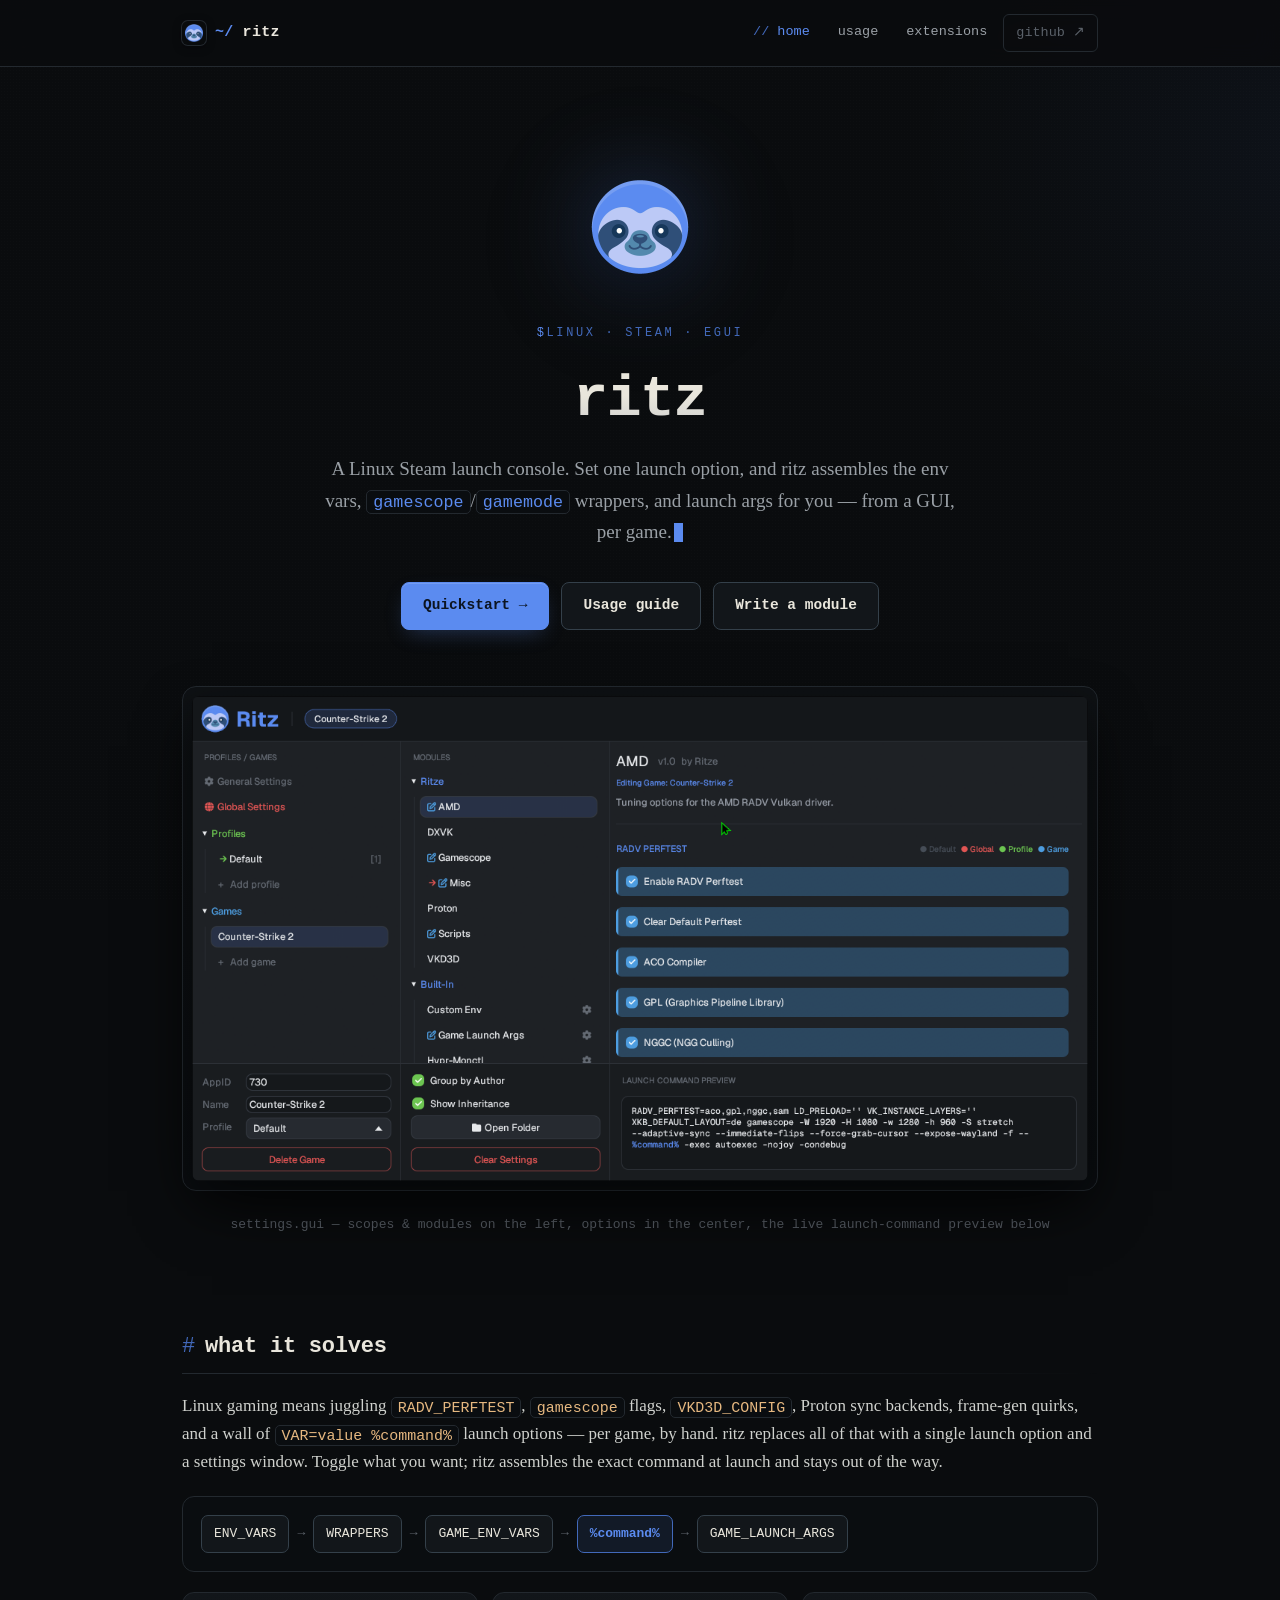
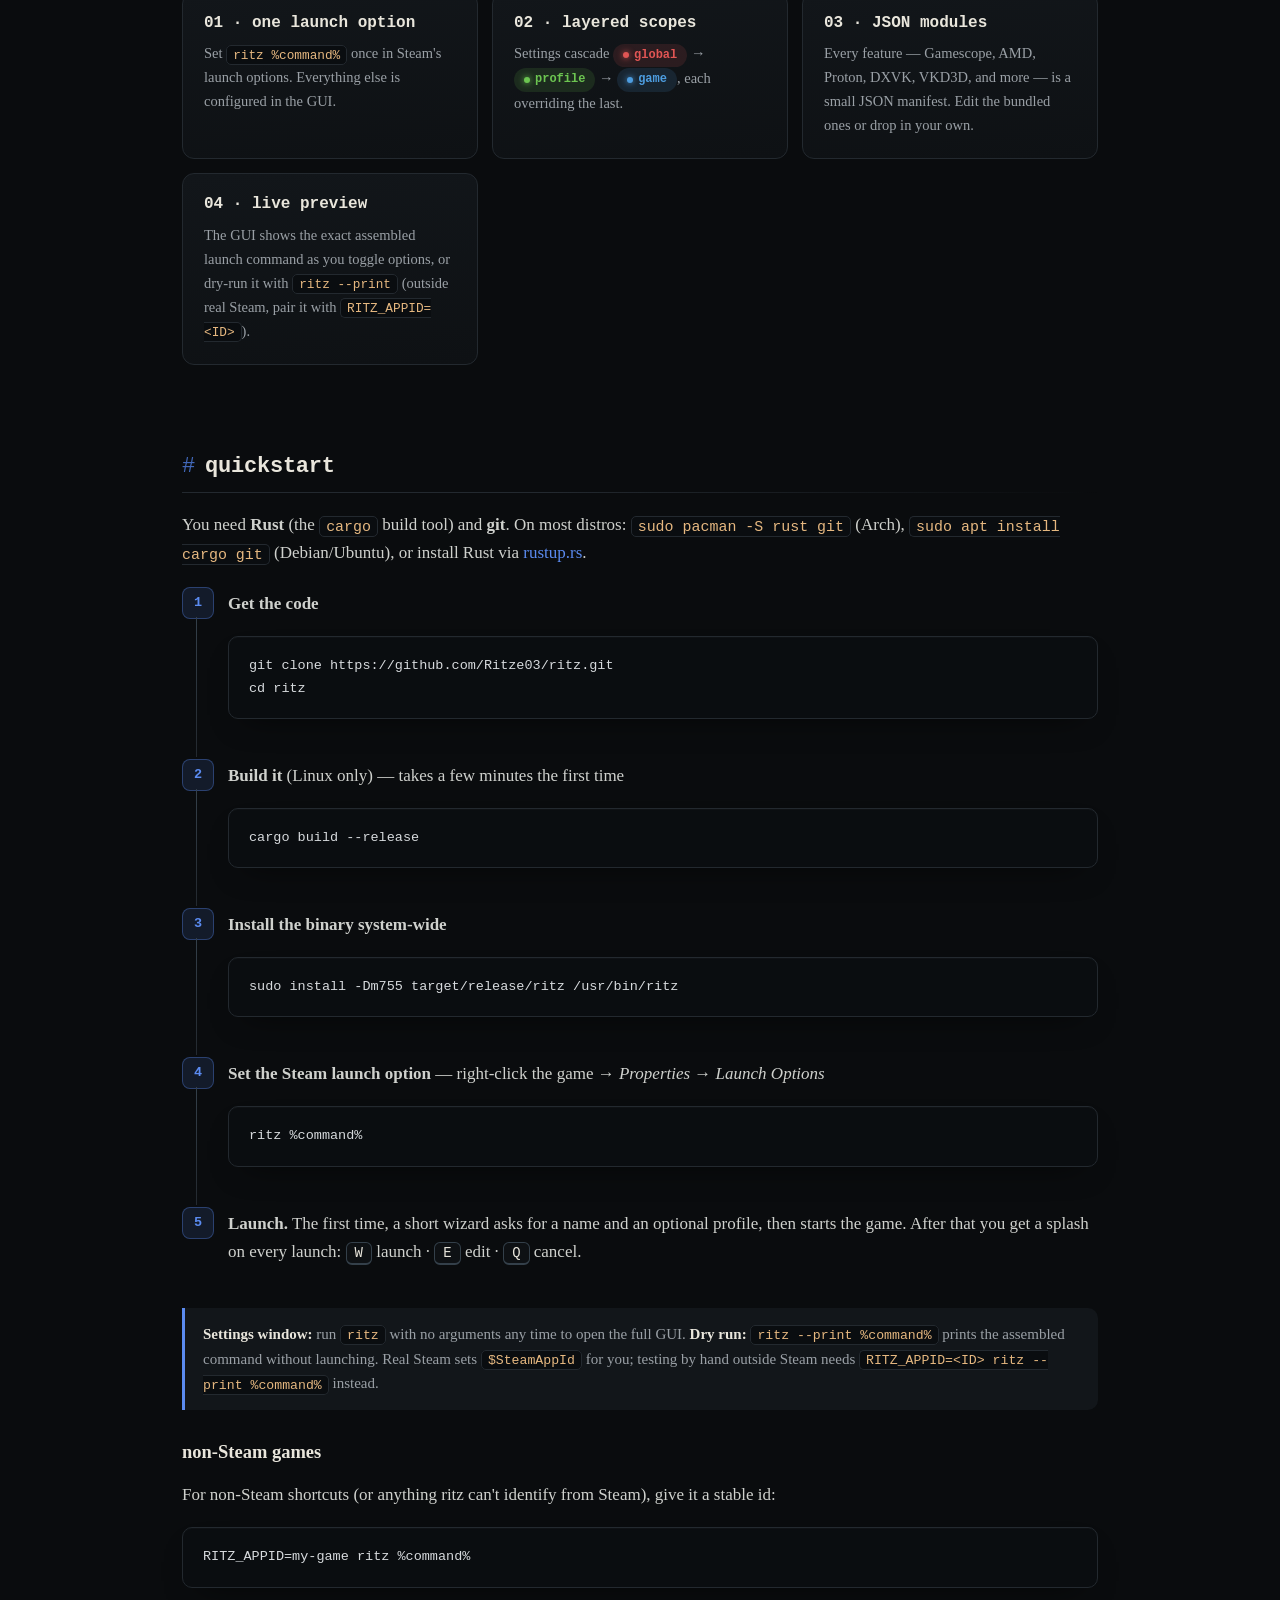
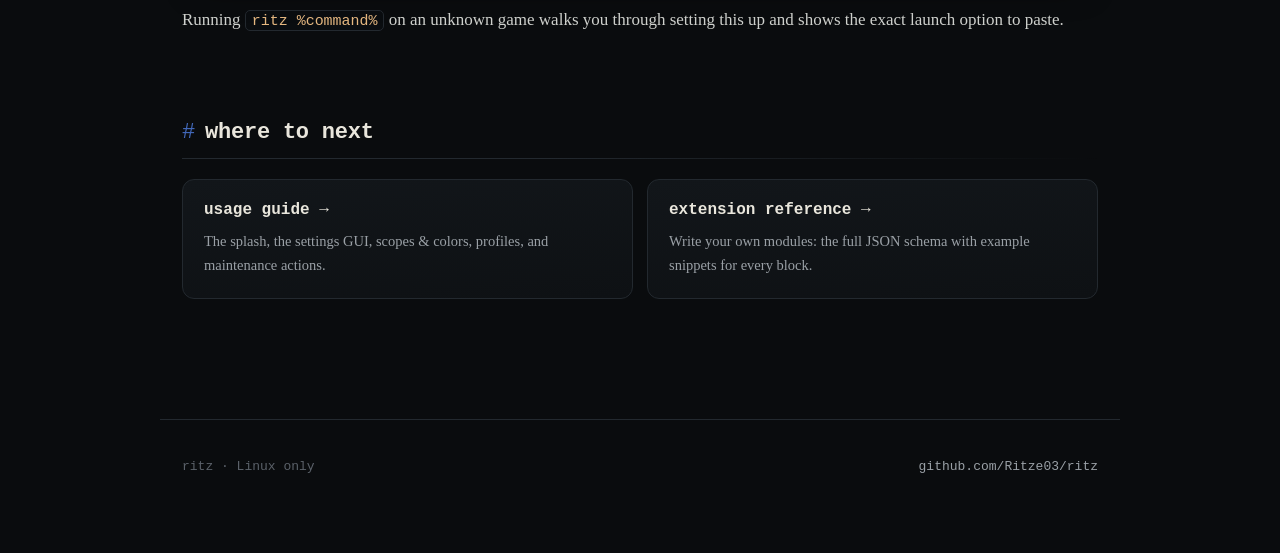
==== commit 9049bdb0: "Restyle the GitHub Pages docs site and document RITZ_APPID for --print Modernize docs/ typography, h" ====
--- a/docs/index.html
+++ b/docs/index.html
@@ -63,7 +63,7 @@
     <div class="card"><h3>01 · one launch option</h3><p>Set <code>ritz %command%</code> once in Steam's launch options. Everything else is configured in the GUI.</p></div>
     <div class="card"><h3>02 · layered scopes</h3><p>Settings cascade <span class="chip global">global</span> → <span class="chip profile">profile</span> → <span class="chip game">game</span>, each overriding the last.</p></div>
     <div class="card"><h3>03 · JSON modules</h3><p>Every feature — Gamescope, AMD, Proton, DXVK, VKD3D, and more — is a small JSON manifest. Edit the bundled ones or drop in your own.</p></div>
-    <div class="card"><h3>04 · live preview</h3><p>The GUI shows the exact assembled launch command as you toggle options, or dry-run it with <code>ritz --print</code>.</p></div>
+    <div class="card"><h3>04 · live preview</h3><p>The GUI shows the exact assembled launch command as you toggle options, or dry-run it with <code>ritz --print</code> (outside real Steam, pair it with <code>RITZ_APPID=&lt;ID&gt;</code>).</p></div>
   </div>
 </section>
 
@@ -95,7 +95,9 @@
 
   <div class="note"><strong>Settings window:</strong> run <code>ritz</code> with no
   arguments any time to open the full GUI. <strong>Dry run:</strong>
-  <code>ritz --print %command%</code> prints the assembled command without launching.</div>
+  <code>ritz --print %command%</code> prints the assembled command without launching.
+  Real Steam sets <code>$SteamAppId</code> for you; testing by hand outside Steam
+  needs <code>RITZ_APPID=&lt;ID&gt; ritz --print %command%</code> instead.</div>
 
   <h3>non-Steam games</h3>
   <p>For non-Steam shortcuts (or anything ritz can't identify from Steam), give it a
--- a/docs/style.css
+++ b/docs/style.css
@@ -1,8 +1,13 @@
 /* ritz — "Console" theme.
-   A launch console for your launch console: terminal-chrome panels, phosphor-amber
+   A launch console for your launch console: terminal-chrome panels, an indigo
    accent, monospace command headers set against a warm serif body face. Committed to
    dark-only (this is a CRT, not a color-scheme toggle) — color-scheme: dark below tells
-   browsers not to fight it with forced light-mode form chrome. */
+   browsers not to fight it with forced light-mode form chrome.
+
+   Accent/scope palette is kept in sync with the real app's Graphite theme
+   (crates/ritz-app/src/theme.rs) — same ACCENT for brand + links (the app has no
+   separate link color, so neither does this site), same scope chip hexes, same
+   warning color reserved for the warning role only. */
 
 :root {
   color-scheme: dark;
@@ -19,19 +24,27 @@
   --ink-dim: #9aa0a6;
   --ink-faint: #5b6169;
 
-  --amber:      #ffb454;  /* primary accent — phosphor amber */
-  --amber-dim:  #c98a3a;
-  --cyan:       #6ee7d8;  /* secondary accent — links, cool contrast */
-
-  --global:  #e0685f;  /* red   */
-  --profile: #7ec966;  /* green */
-  --game:    #5aa4e8;  /* blue  */
-  --default: #6b7280;  /* gray  */
+  /* Brand accent — matches the app's ACCENT (crates/ritz-app/src/theme.rs).
+     Reused for links too, same as the app's v.hyperlink_color = ACCENT: there is no
+     separate secondary/link accent, by design. */
+  --accent:     #5b8bf0;
+  --accent-dim: #4269ba;
+  --accent-glow: rgba(91,139,240,0.35);
+  /* Warning role only (the app's COL_WARN) — never the brand accent. Wired up via
+     .note.warn below for the day a genuine caveat/heads-up callout is added; no page
+     copy needs it yet. */
+  --warn:       #e1a854;
+
+  --global:  #e15554;  /* red   — COL_GLOBAL */
+  --profile: #6cc551;  /* green — COL_PROFILE */
+  --game:    #4d9de0;  /* blue  — COL_GAME */
+  --default: #464d57;  /* gray  — COL_DEFAULT */
 
   --mono: ui-monospace, "Cascadia Code", "SFMono-Regular", "JetBrains Mono", Consolas, "Liberation Mono", monospace;
   --serif: Charter, "Iowan Old Style", "Palatino Linotype", Georgia, "Noto Serif", serif;
 
-  --maxw: 900px;
+  --maxw: 960px;
+  --ease: cubic-bezier(.22,.9,.3,1);
 }
 
 * { box-sizing: border-box; }
@@ -41,9 +54,9 @@
   margin: 0;
   min-height: 100vh;
   background:
-    radial-gradient(ellipse 900px 500px at 15% -10%, rgba(255,180,84,0.07), transparent 60%),
-    radial-gradient(ellipse 700px 500px at 100% 0%, rgba(110,231,216,0.05), transparent 55%),
-    repeating-linear-gradient(180deg, rgba(255,255,255,0.012) 0px, rgba(255,255,255,0.012) 1px, transparent 1px, transparent 3px),
+    radial-gradient(ellipse 1000px 560px at 12% -12%, rgba(91,139,240,0.10), transparent 60%),
+    radial-gradient(ellipse 760px 520px at 104% 4%, rgba(91,139,240,0.05), transparent 55%),
+    radial-gradient(ellipse 700px 480px at 50% 115%, rgba(91,139,240,0.04), transparent 60%),
     var(--bg);
   color: var(--ink);
   font-family: var(--serif);
@@ -51,19 +64,46 @@
   line-height: 1.65;
   -webkit-font-smoothing: antialiased;
   overflow-x: hidden;
-}
-
-a { color: var(--cyan); text-decoration: none; }
+  position: relative;
+}
+
+/* fine grain texture for depth — a repeating dot pattern, barely-there */
+body::before {
+  content: "";
+  position: fixed; inset: 0; z-index: 0; pointer-events: none;
+  opacity: .5;
+  background-image: radial-gradient(rgba(255,255,255,0.035) 1px, transparent 1px);
+  background-size: 3px 3px;
+}
+header.nav, .hero, main, footer { position: relative; z-index: 1; }
+
+a { color: var(--accent); text-decoration: none; }
 a:hover { text-decoration: underline; text-underline-offset: 3px; }
 
-::selection { background: rgba(255,180,84,0.28); color: #fff; }
+::selection { background: rgba(91,139,240,0.32); color: #fff; }
+
+/* ---------------- entrance ---------------- */
+@keyframes fade-up {
+  from { opacity: 0; transform: translateY(10px); }
+  to   { opacity: 1; transform: translateY(0); }
+}
+.hero > * { animation: fade-up .7s var(--ease) both; }
+.hero .logo-wrap   { animation-delay: .02s; }
+.hero .kicker      { animation-delay: .09s; }
+.hero h1           { animation-delay: .15s; }
+.hero .tag         { animation-delay: .22s; }
+.hero .cta         { animation-delay: .3s; }
+@media (prefers-reduced-motion: reduce) {
+  .hero > * { animation: none !important; }
+  .cursor { animation: none !important; }
+}
 
 /* ---------------- terminal-tab top nav ---------------- */
 header.nav {
   position: sticky; top: 0; z-index: 20;
-  background: rgba(10,12,14,0.86);
+  background: rgba(10,12,14,0.82);
   border-bottom: 1px solid var(--border);
-  backdrop-filter: blur(10px) saturate(1.1);
+  backdrop-filter: blur(14px) saturate(1.15);
 }
 .nav-inner {
   max-width: var(--maxw); margin: 0 auto; padding: 14px 22px;
@@ -74,23 +114,24 @@
   font-family: var(--mono); font-weight: 600; color: var(--ink);
   font-size: 15px; letter-spacing: .02em;
 }
-.nav-brand img { width: 24px; height: 24px; border-radius: 6px; }
-.nav-brand .prompt { color: var(--amber); }
+.nav-brand img { width: 24px; height: 24px; border-radius: 6px; box-shadow: 0 0 0 1px var(--border), 0 2px 10px rgba(0,0,0,.4); }
+.nav-brand .prompt { color: var(--accent); }
 .nav-links { display: flex; gap: 4px; margin-left: auto; flex-wrap: wrap; font-family: var(--mono); font-size: 13.5px; }
 .nav-links a {
-  color: var(--ink-dim); padding: 6px 12px; border-radius: 6px; position: relative;
+  color: var(--ink-dim); padding: 7px 12px; border-radius: 6px; position: relative;
+  transition: color .15s ease, background .15s ease;
 }
 .nav-links a:hover { color: var(--ink); background: var(--panel); text-decoration: none; }
-.nav-links a.active { color: var(--amber); }
-.nav-links a.active::before { content: "// "; color: var(--amber-dim); }
+.nav-links a.active { color: var(--accent); }
+.nav-links a.active::before { content: "// "; color: var(--accent-dim); }
 .nav-links a.gh { color: var(--ink-faint); border: 1px solid var(--border); }
 .nav-links a.gh:hover { border-color: var(--border-lit); color: var(--ink); }
 
 /* ---------------- layout ---------------- */
-main { max-width: var(--maxw); margin: 0 auto; padding: 0 22px 90px; }
-section { padding-top: 40px; }
+main { max-width: var(--maxw); margin: 0 auto; padding: 0 22px 100px; }
+section { padding-top: 56px; }
 footer {
-  max-width: var(--maxw); margin: 0 auto; padding: 34px 22px 70px;
+  max-width: var(--maxw); margin: 0 auto; padding: 36px 22px 76px;
   border-top: 1px solid var(--border); color: var(--ink-faint);
   font-family: var(--mono); font-size: 13px; display: flex; gap: 10px; flex-wrap: wrap;
   justify-content: space-between;
@@ -98,33 +139,36 @@
 footer a { color: var(--ink-dim); }
 
 /* ---------------- hero ---------------- */
-.hero { padding: 74px 22px 20px; text-align: center; position: relative; }
+.hero { padding: 96px 22px 26px; text-align: center; position: relative; }
 .hero .logo-wrap {
-  width: 120px; height: 120px; margin: 0 auto 22px; position: relative;
+  width: 128px; height: 128px; margin: 0 auto 26px; position: relative;
 }
 .hero .logo-wrap img {
   width: 100%; height: 100%; display: block;
-  filter: drop-shadow(0 0 40px rgba(255,180,84,0.25)) drop-shadow(0 10px 26px rgba(0,0,0,.6));
+  filter: drop-shadow(0 0 44px rgba(91,139,240,0.32)) drop-shadow(0 12px 28px rgba(0,0,0,.6));
 }
 .hero .kicker {
-  font-family: var(--mono); font-size: 12.5px; letter-spacing: .18em; text-transform: uppercase;
-  color: var(--amber-dim); margin: 0 0 14px;
-}
-.hero .kicker::before { content: "$ "; color: var(--amber); }
+  display: inline-flex; align-items: center; gap: 0;
+  font-family: var(--mono); font-size: 12px; letter-spacing: .22em; text-transform: uppercase;
+  color: var(--accent-dim); margin: 0 0 18px;
+}
+.hero .kicker::before { content: "$ "; color: var(--accent); }
 .hero h1 {
-  font-family: var(--mono); font-size: 52px; margin: 0 0 14px; letter-spacing: -0.02em;
-  color: var(--ink); font-weight: 600;
+  font-family: var(--mono); font-size: 58px; margin: 0 0 16px; letter-spacing: -0.025em;
+  font-weight: 600;
+  background: linear-gradient(180deg, var(--ink) 45%, #b9bdc4 130%);
+  -webkit-background-clip: text; background-clip: text; color: transparent;
 }
 .hero .tag {
-  color: var(--ink-dim); font-size: 18.5px; max-width: 640px; margin: 0 auto 30px;
+  color: var(--ink-dim); font-size: 19px; max-width: 640px; margin: 0 auto 34px;
   font-family: var(--serif);
 }
-.hero .tag code { color: var(--amber); }
+.hero .tag code { color: var(--accent); }
 .hero .cta { display: inline-flex; gap: 12px; flex-wrap: wrap; justify-content: center; }
 
 /* blinking cursor after hero tagline */
 .cursor {
-  display: inline-block; width: .5em; height: 1em; background: var(--amber);
+  display: inline-block; width: .5em; height: 1em; background: var(--accent);
   vertical-align: text-bottom; margin-left: 2px; animation: blink 1.1s steps(1) infinite;
 }
 @keyframes blink { 50% { opacity: 0; } }
@@ -132,71 +176,80 @@
 /* ---------------- buttons ---------------- */
 .btn {
   display: inline-flex; align-items: center; gap: 8px;
-  padding: 10px 20px; border-radius: 8px;
+  padding: 11px 21px; border-radius: 8px;
   font-family: var(--mono); font-weight: 600; font-size: 14.5px;
-  border: 1px solid var(--amber); background: var(--amber); color: #1a1206;
-  transition: transform .12s ease, filter .12s ease;
-}
-.btn:hover { text-decoration: none; filter: brightness(1.08); transform: translateY(-1px); }
-.btn.secondary { background: transparent; border-color: var(--border-lit); color: var(--ink); }
-.btn.secondary:hover { border-color: var(--amber-dim); color: var(--amber); }
+  border: 1px solid var(--accent); background: var(--accent); color: #0c1420;
+  box-shadow: 0 1px 0 rgba(255,255,255,.15) inset, 0 8px 22px -8px var(--accent-glow);
+  transition: transform .16s var(--ease), filter .16s var(--ease), box-shadow .16s var(--ease);
+}
+.btn:hover { text-decoration: none; filter: brightness(1.08); transform: translateY(-2px); box-shadow: 0 1px 0 rgba(255,255,255,.15) inset, 0 14px 30px -10px var(--accent-glow); }
+.btn:active { transform: translateY(0); }
+.btn.secondary { background: var(--panel); border-color: var(--border-lit); color: var(--ink); box-shadow: none; }
+.btn.secondary:hover { border-color: var(--accent-dim); color: var(--accent); box-shadow: 0 8px 22px -12px rgba(0,0,0,.5); }
 
 /* ---------------- headings ---------------- */
 h1, h2, h3 { line-height: 1.3; font-weight: 600; color: var(--ink); }
 h2 {
-  font-family: var(--mono); font-size: 22px; margin: 10px 0 16px; padding-bottom: 10px;
-  border-bottom: 1px solid var(--border); letter-spacing: -0.01em;
+  font-family: var(--mono); font-size: 22px; margin: 12px 0 18px; padding-bottom: 12px;
+  position: relative; letter-spacing: -0.01em;
   display: flex; align-items: baseline; gap: 10px;
 }
-h2::before { content: "#"; color: var(--amber-dim); font-weight: 400; }
-h3 { font-size: 18.5px; margin: 28px 0 10px; font-family: var(--serif); font-weight: 700; }
+h2::after {
+  content: ""; position: absolute; left: 0; right: 0; bottom: 0; height: 1px;
+  background: linear-gradient(90deg, var(--border) 0%, var(--border) 40%, transparent 100%);
+}
+h2::before { content: "#"; color: var(--accent-dim); font-weight: 400; }
+h3 { font-size: 18.5px; margin: 30px 0 10px; font-family: var(--serif); font-weight: 700; }
 p { color: #cfd1cd; }
 main p, main li { color: #cfd1cd; }
 
 /* ---------------- inline code / blocks ---------------- */
+/* Inline `code` keeps its own warm tan hue rather than switching to --accent: with
+   links, buttons, headings and section markers all blue now, code needs a distinct
+   hue to still pop out of body copy. Not a warning and not amber-derived from
+   --accent — an unrelated, deliberately-kept warm tone (unchanged: #e6b880). */
 code {
   font-family: var(--mono); font-size: .88em;
   background: var(--field); border: 1px solid var(--border);
   padding: 1.5px 6px; border-radius: 5px; color: #e6b880;
 }
 
-/* terminal window chrome for <pre> blocks */
+/* code blocks — plain terminal-field styling, no fake window chrome */
 pre {
   background: var(--field); border: 1px solid var(--border);
-  border-radius: 10px; padding: 34px 20px 18px; margin: 16px 0;
+  border-radius: 10px; padding: 18px 20px; margin: 18px 0;
   overflow-x: auto; position: relative;
   font-family: var(--mono); font-size: 13.5px; line-height: 1.65;
-}
-pre::before {
-  content: "\25CF   \25CF   \25CF";
-  position: absolute; top: 12px; left: 16px;
-  font-size: 9px; letter-spacing: 3px; color: var(--border-lit);
+  box-shadow: 0 1px 0 rgba(255,255,255,.02) inset, 0 14px 32px -18px rgba(0,0,0,.7);
 }
 pre code { background: none; border: none; padding: 0; font-size: inherit; color: #d7dadd; }
 
 /* ---------------- cards / grid ---------------- */
-.grid { display: grid; gap: 14px; grid-template-columns: repeat(auto-fit, minmax(250px, 1fr)); margin: 18px 0; }
+.grid { display: grid; gap: 14px; grid-template-columns: repeat(auto-fit, minmax(250px, 1fr)); margin: 20px 0; }
 .card {
-  background: var(--panel); border: 1px solid var(--border);
-  border-radius: 10px; padding: 18px 19px; position: relative;
-  transition: border-color .15s ease, transform .15s ease;
-}
-.card:hover { border-color: var(--border-lit); transform: translateY(-2px); }
-.card h3 { margin: 0 0 8px; font-size: 16px; font-family: var(--mono); font-weight: 600; }
+  background: linear-gradient(175deg, var(--panel), var(--panel2));
+  border: 1px solid var(--border);
+  border-radius: 12px; padding: 20px 21px; position: relative;
+  transition: border-color .18s var(--ease), transform .18s var(--ease), box-shadow .18s var(--ease);
+}
+.card:hover { border-color: var(--border-lit); transform: translateY(-3px); box-shadow: 0 16px 34px -20px rgba(0,0,0,.75), 0 0 0 1px rgba(91,139,240,0.08); }
+.card h3 { margin: 0 0 9px; font-size: 16px; font-family: var(--mono); font-weight: 600; }
 .card h3 a { color: var(--ink); }
 .card p { margin: 0; color: var(--ink-dim); font-size: 14.5px; }
 
 /* module cards (extensions page) */
 .mod-card { display: flex; flex-direction: column; gap: 8px; }
-.mod-card .mod-target { font-family: var(--mono); font-size: 11.5px; color: var(--amber-dim); text-transform: uppercase; letter-spacing: .06em; }
+.mod-card .mod-target { font-family: var(--mono); font-size: 11.5px; color: var(--accent-dim); text-transform: uppercase; letter-spacing: .07em; }
 .mod-card h3 { margin: 0; }
 .mod-card p { color: var(--ink-dim); }
 
 /* ---------------- tables ---------------- */
-.table-wrap { overflow-x: auto; margin: 14px 0; border: 1px solid var(--border); border-radius: 10px; }
+.table-wrap { overflow-x: auto; margin: 16px 0; border: 1px solid var(--border); border-radius: 12px; }
 table { width: 100%; border-collapse: collapse; font-size: 14.5px; min-width: 480px; }
-th, td { text-align: left; padding: 11px 14px; border-bottom: 1px solid var(--border); vertical-align: top; }
+th, td { text-align: left; padding: 12px 14px; border-bottom: 1px solid var(--border); vertical-align: top; }
 tr:last-child td { border-bottom: none; }
+tbody tr { transition: background .12s ease; }
+tbody tr:hover { background: rgba(255,255,255,0.018); }
 th {
   color: var(--ink-faint); font-weight: 600; text-transform: uppercase; font-size: 11.5px;
   letter-spacing: .06em; font-family: var(--mono); background: var(--panel2);
@@ -209,55 +262,55 @@
   padding: 2px 10px; border-radius: 999px; font-size: 12px; font-weight: 600;
   font-family: var(--mono);
 }
-.chip::before { content: ""; width: 6px; height: 6px; border-radius: 50%; background: currentColor; }
-.chip.global  { color: var(--global);  background: rgba(224,104,95,0.13); }
-.chip.profile { color: var(--profile); background: rgba(126,201,102,0.13); }
-.chip.game    { color: var(--game);    background: rgba(90,164,232,0.13); }
-.chip.default { color: #b7bcc2;        background: rgba(107,114,128,0.22); }
+.chip::before { content: ""; width: 6px; height: 6px; border-radius: 50%; background: currentColor; box-shadow: 0 0 6px currentColor; }
+.chip.global  { color: var(--global);  background: rgba(225,85,84,0.13); }
+.chip.profile { color: var(--profile); background: rgba(108,197,81,0.13); }
+.chip.game    { color: var(--game);    background: rgba(77,157,224,0.13); }
+.chip.default { color: #b7bcc2;        background: rgba(70,77,87,0.30); }
 
 .note {
-  border-left: 3px solid var(--amber); background: var(--panel);
-  border-radius: 0 8px 8px 0; padding: 13px 17px; margin: 18px 0; color: var(--ink-dim);
+  border-left: 3px solid var(--accent); background: var(--panel);
+  border-radius: 0 10px 10px 0; padding: 14px 18px; margin: 20px 0; color: var(--ink-dim);
   font-size: 15px;
 }
 .note strong { color: var(--ink); }
 
+/* Genuine caveat/heads-up variant — the app's COL_WARN role, not the brand accent.
+   Opt-in via class="note warn" (no current page copy needs it, kept ready). */
+.note.warn { border-left-color: var(--warn); }
+.note.warn strong { color: var(--warn); }
+
 /* ---------------- steps ---------------- */
-ol.steps { counter-reset: s; list-style: none; padding-left: 0; margin: 18px 0; }
+ol.steps { counter-reset: s; list-style: none; padding-left: 0; margin: 20px 0; }
 ol.steps > li {
-  counter-increment: s; position: relative; padding: 3px 0 20px 46px; margin: 0;
+  counter-increment: s; position: relative; padding: 3px 0 22px 46px; margin: 0;
 }
 ol.steps > li::before {
   content: counter(s); position: absolute; left: 0; top: 0;
-  width: 30px; height: 30px; border-radius: 6px;
-  background: rgba(255,180,84,0.1); border: 1px solid rgba(255,180,84,0.3); color: var(--amber);
+  width: 30px; height: 30px; border-radius: 8px;
+  background: rgba(91,139,240,0.12); border: 1px solid rgba(91,139,240,0.35); color: var(--accent);
   display: grid; place-items: center; font-weight: 600; font-size: 13.5px; font-family: var(--mono);
 }
 ol.steps > li:not(:last-child)::after {
   content: ""; position: absolute; left: 14px; top: 30px; bottom: 2px; width: 1px;
-  background: var(--border);
-}
-
-/* ---------------- screenshots — HUD-bracketed terminal frame ---------------- */
-figure.shot { margin: 26px 0; text-align: center; position: relative; }
+  background: linear-gradient(180deg, var(--border-lit), var(--border));
+}
+
+/* ---------------- screenshots — clean bordered frame, no fake window chrome ---------------- */
+figure.shot { margin: 30px 0; text-align: center; position: relative; }
 figure.shot .frame {
   position: relative; display: inline-block; max-width: 100%;
-  border: 1px solid var(--border); border-radius: 12px; padding: 8px;
+  border: 1px solid var(--border); border-radius: 14px; padding: 9px;
   background: linear-gradient(180deg, var(--panel2), var(--field));
-}
-figure.shot .frame::before {
-  content: "\25CF   \25CF   \25CF";
-  position: absolute; top: -1px; left: 14px; letter-spacing: 3px; font-size: 8px;
-  color: var(--border-lit); background: var(--panel2); padding: 4px 6px 0;
-  border-radius: 0 0 6px 6px;
+  box-shadow: 0 30px 70px -30px rgba(0,0,0,.75);
 }
 figure.shot img {
-  max-width: 100%; height: auto; display: block; border-radius: 7px;
+  max-width: 100%; height: auto; display: block; border-radius: 8px;
   box-shadow: 0 20px 50px rgba(0,0,0,.55);
 }
 figure.shot.splash .frame { max-width: 380px; }
 figure.shot figcaption {
-  color: var(--ink-faint); font-size: 13px; margin-top: 12px; font-family: var(--mono);
+  color: var(--ink-faint); font-size: 13px; margin-top: 14px; font-family: var(--mono);
 }
 
 kbd {
@@ -269,22 +322,33 @@
 /* command-block: the 5-part launch assembly diagram */
 .assembly {
   display: flex; flex-wrap: wrap; gap: 6px; align-items: center;
-  font-family: var(--mono); font-size: 13px; margin: 18px 0;
-  padding: 16px; background: var(--field); border: 1px solid var(--border); border-radius: 10px;
+  font-family: var(--mono); font-size: 13px; margin: 20px 0;
+  padding: 18px; background: var(--field); border: 1px solid var(--border); border-radius: 12px;
 }
 .assembly span {
-  padding: 6px 11px; border-radius: 6px; border: 1px solid var(--border-lit);
-  background: var(--panel);
-}
-.assembly span.cmd { color: var(--amber); border-color: var(--amber-dim); background: rgba(255,180,84,0.08); font-weight: 600; }
+  padding: 7px 12px; border-radius: 7px; border: 1px solid var(--border-lit);
+  background: var(--panel); transition: border-color .15s ease, background .15s ease;
+}
+.assembly span.cmd { color: var(--accent); border-color: var(--accent-dim); background: rgba(91,139,240,0.10); font-weight: 600; }
 .assembly span.arrow { border: none; background: none; padding: 0 2px; color: var(--ink-faint); }
 
 /* on-this-page pill nav */
 .pagenav { display: flex; flex-wrap: wrap; gap: 6px; font-family: var(--mono); font-size: 12.5px; }
 .pagenav a {
   padding: 5px 11px; border: 1px solid var(--border); border-radius: 999px; color: var(--ink-dim);
-}
-.pagenav a:hover { border-color: var(--amber-dim); color: var(--amber); text-decoration: none; }
+  transition: border-color .15s ease, color .15s ease;
+}
+.pagenav a:hover { border-color: var(--accent-dim); color: var(--accent); text-decoration: none; }
+
+/* ---------------- page hero (usage / extensions) ---------------- */
+.page-hero h1 {
+  margin-top: 44px; font-family: var(--mono); font-size: 34px; letter-spacing: -0.02em;
+}
+.page-hero .tag { color: var(--ink-dim); max-width: 640px; font-size: 17px; }
+
+@media (max-width: 860px) {
+  .hero { padding: 70px 20px 20px; }
+}
 
 @media (max-width: 620px) {
   .hero h1 { font-size: 38px; }
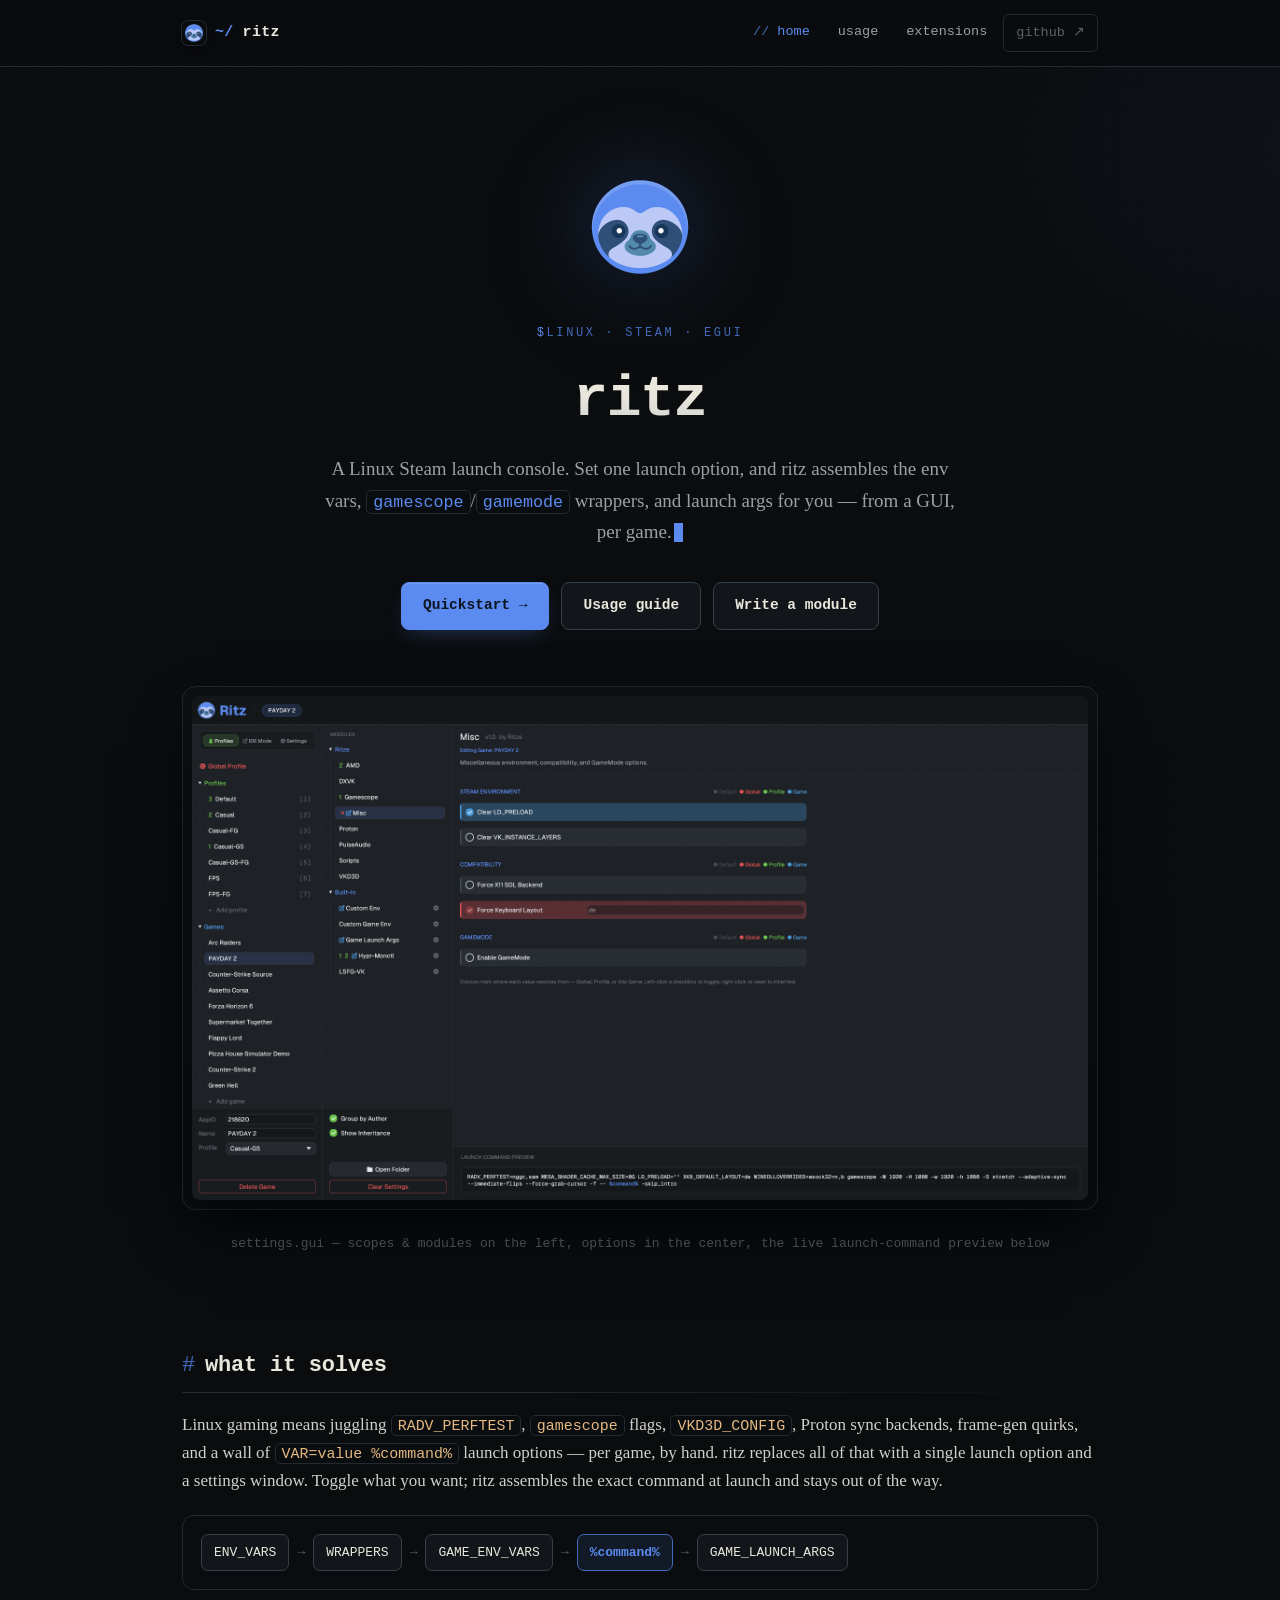
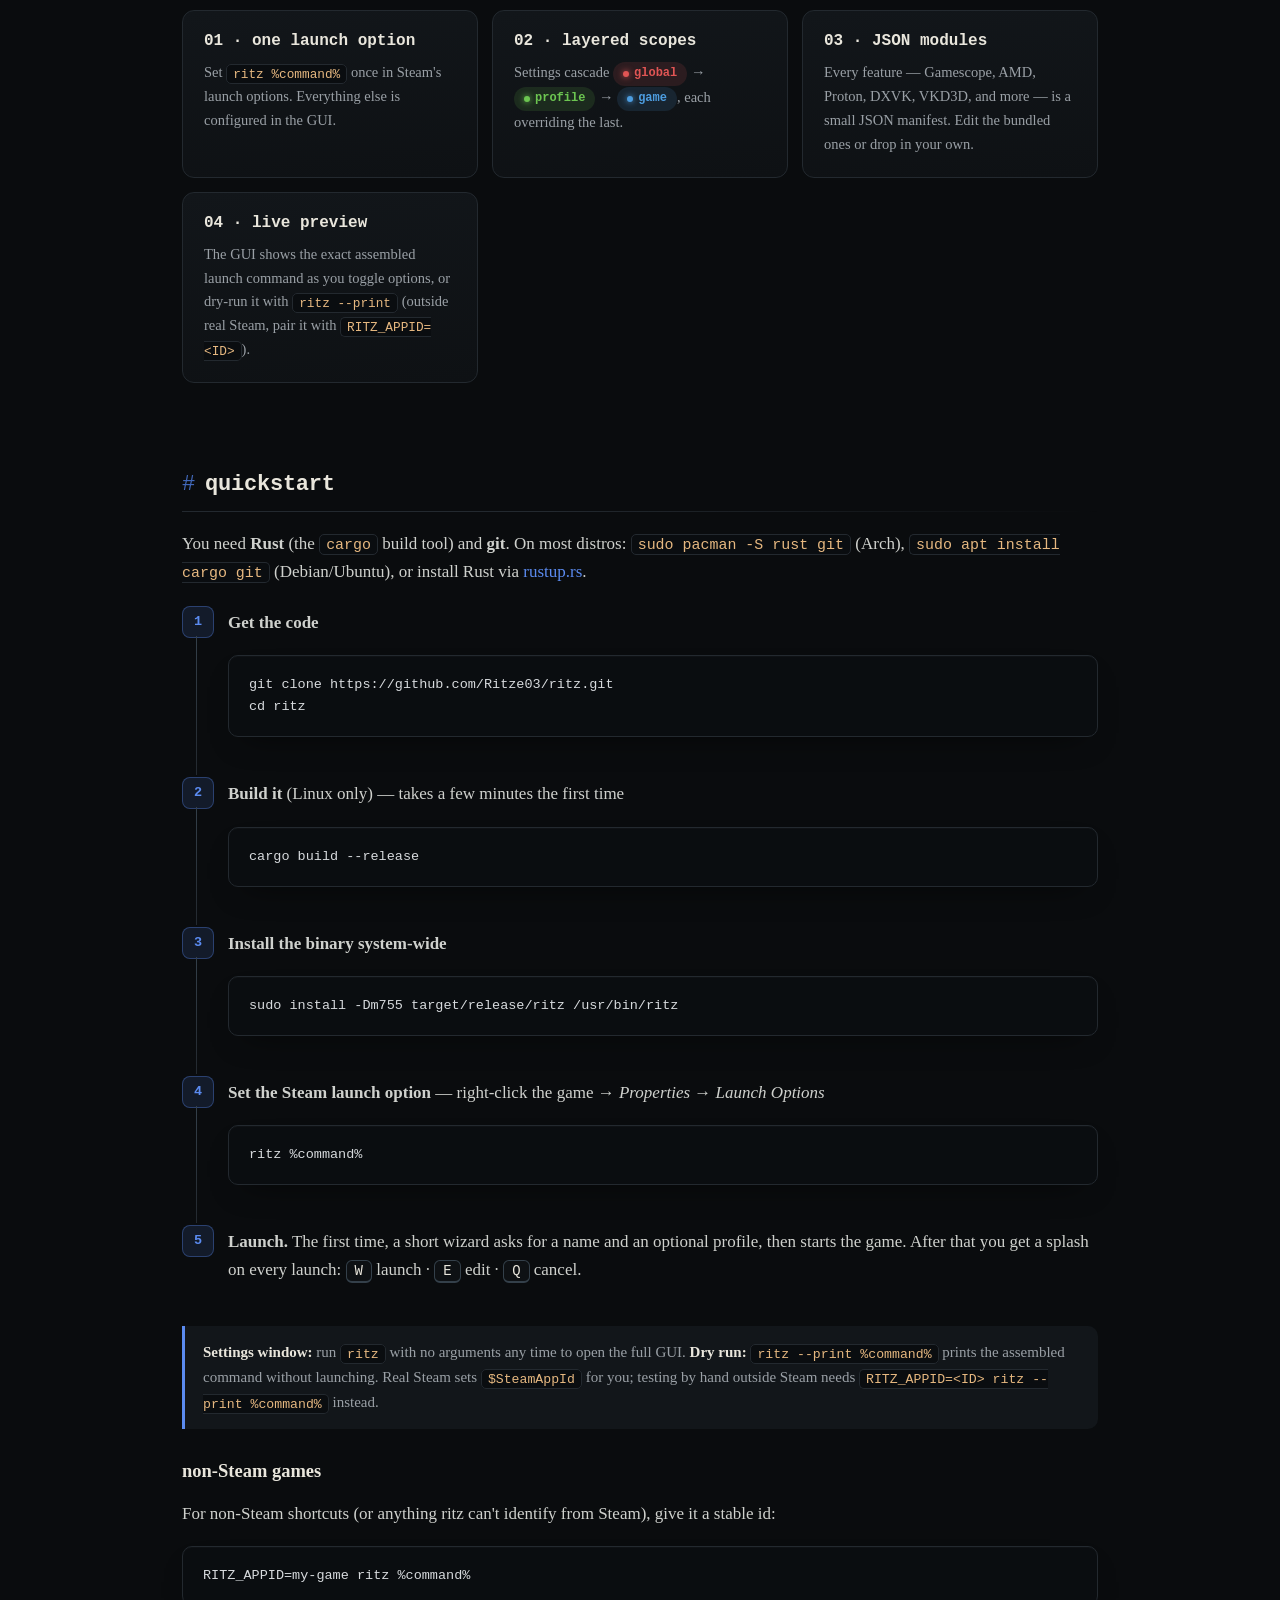
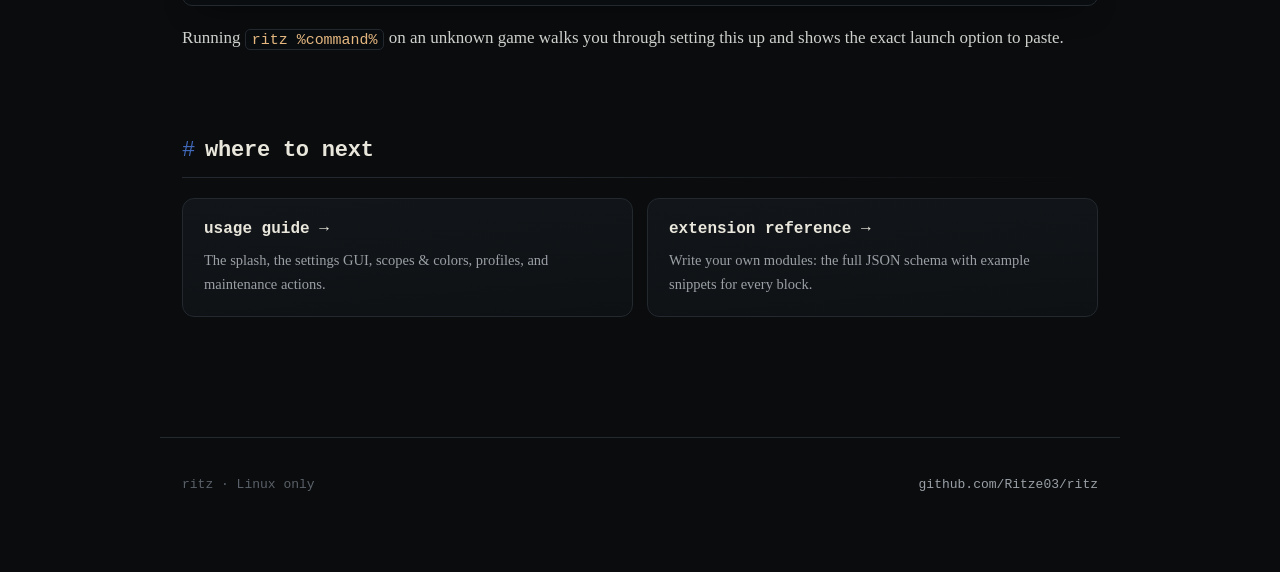
==== commit fc9a3a39: "Integrate real screenshots into the docs site Replace the placeholder gui.png with real screenshots " ====
--- a/docs/index.html
+++ b/docs/index.html
@@ -39,7 +39,7 @@
 <main>
 
 <figure class="shot">
-  <div class="frame"><img src="assets/gui.png" alt="ritz settings GUI — module editor with live launch-command preview"></div>
+  <div class="frame"><img src="assets/screenshots/example-game-config.png" alt="ritz settings GUI editing the Misc module for PAYDAY 2 — scope-colored toggles for LD_PRELOAD, keyboard layout, and GameMode, with the assembled launch command shown at the bottom"></div>
   <figcaption>settings.gui — scopes &amp; modules on the left, options in the center, the live launch-command preview below</figcaption>
 </figure>
 
--- a/docs/style.css
+++ b/docs/style.css
@@ -308,9 +308,28 @@
   max-width: 100%; height: auto; display: block; border-radius: 8px;
   box-shadow: 0 20px 50px rgba(0,0,0,.55);
 }
-figure.shot.splash .frame { max-width: 380px; }
 figure.shot figcaption {
   color: var(--ink-faint); font-size: 13px; margin-top: 14px; font-family: var(--mono);
+}
+
+/* step-by-step screenshot gallery for a single self-contained flow (e.g. the
+   new-game wizard's 3 steps) — same .frame treatment as a single .shot, laid out as
+   an evenly-spaced row/grid so the steps read as one sequence. Deliberately scoped to
+   flows that really are sequential: an unrelated screen (like the countdown splash
+   shown on a later, separate launch) gets its own plain .shot instead, so it doesn't
+   visually read as "step 4" of this grid. */
+.shot-gallery {
+  display: grid; grid-template-columns: repeat(3, 1fr); gap: 16px;
+  margin: 30px 0; text-align: center;
+}
+.shot-gallery figure.shot { margin: 0; }
+.shot-gallery .frame { display: block; padding: 7px; border-radius: 12px; }
+.shot-gallery img { border-radius: 6px; }
+.shot-gallery figcaption {
+  margin-top: 10px; font-size: 12px; color: var(--ink-faint);
+}
+@media (max-width: 640px) {
+  .shot-gallery { grid-template-columns: 1fr; }
 }
 
 kbd {
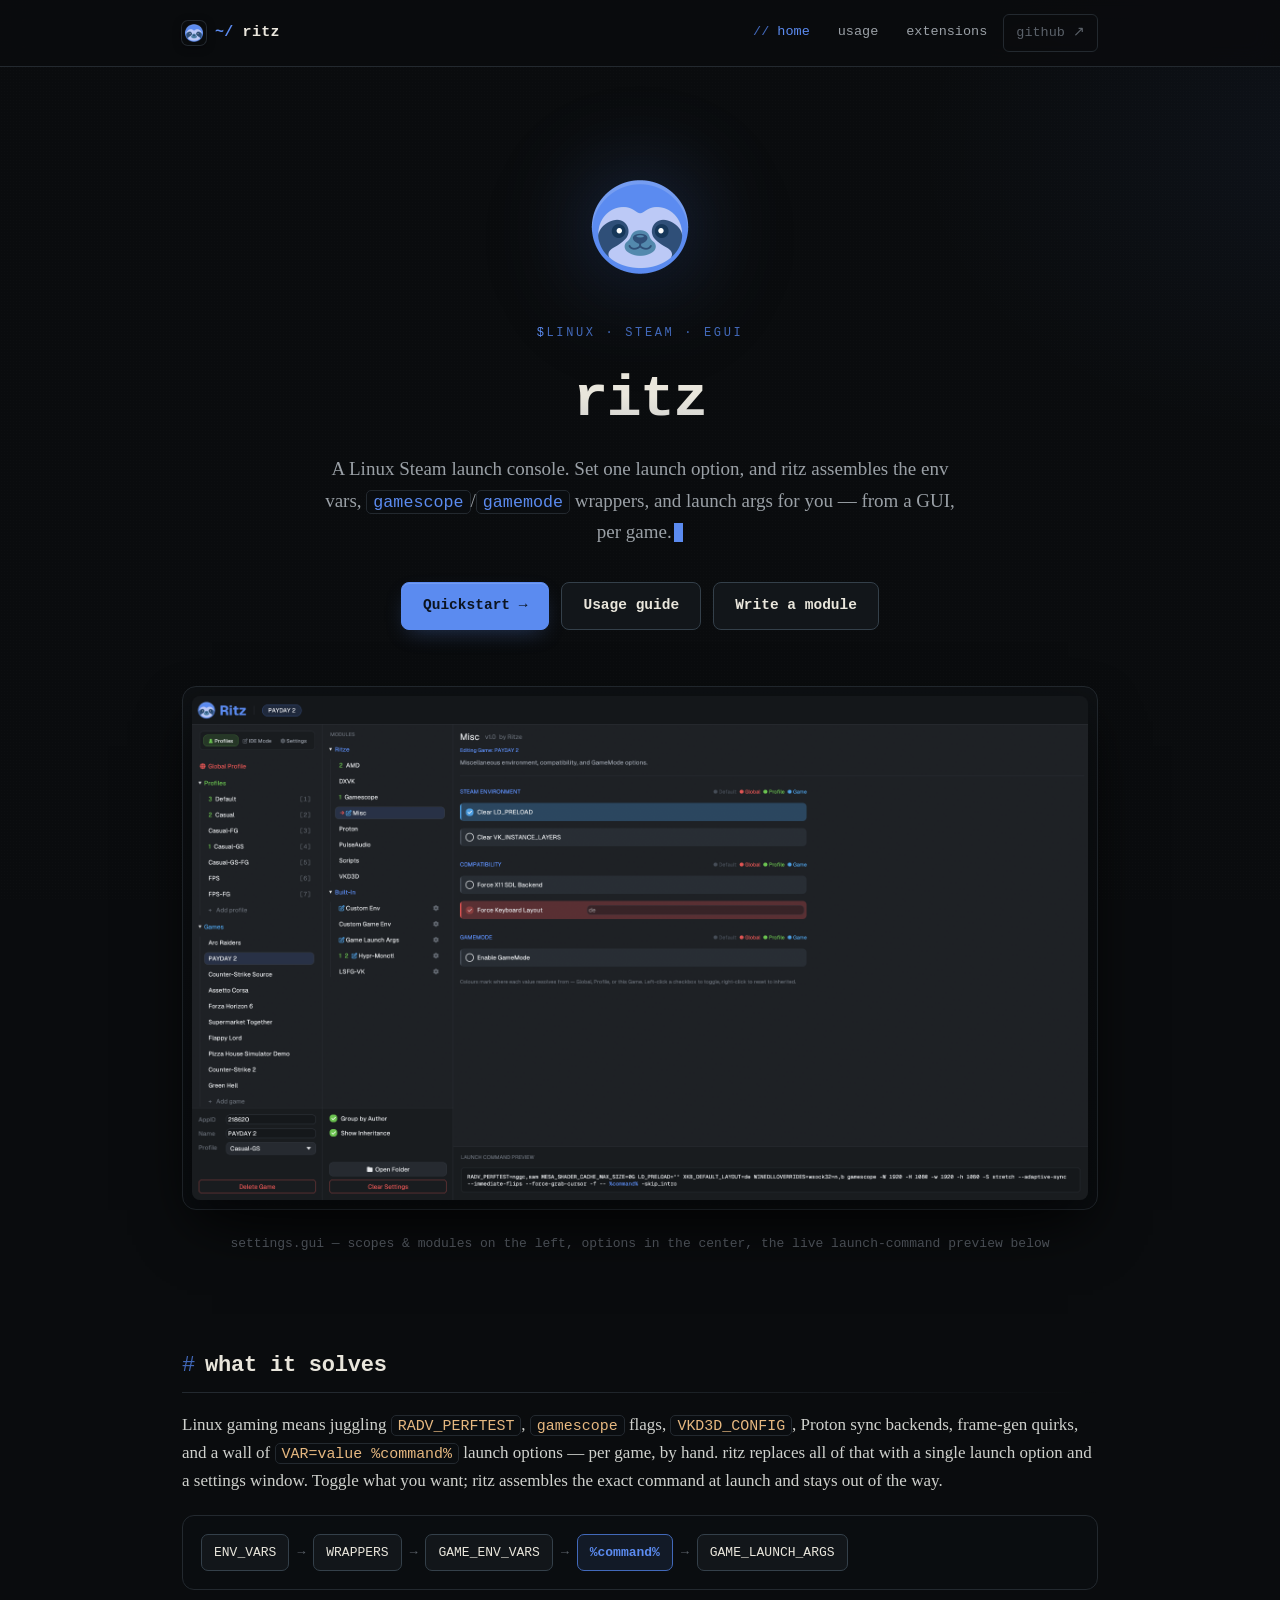
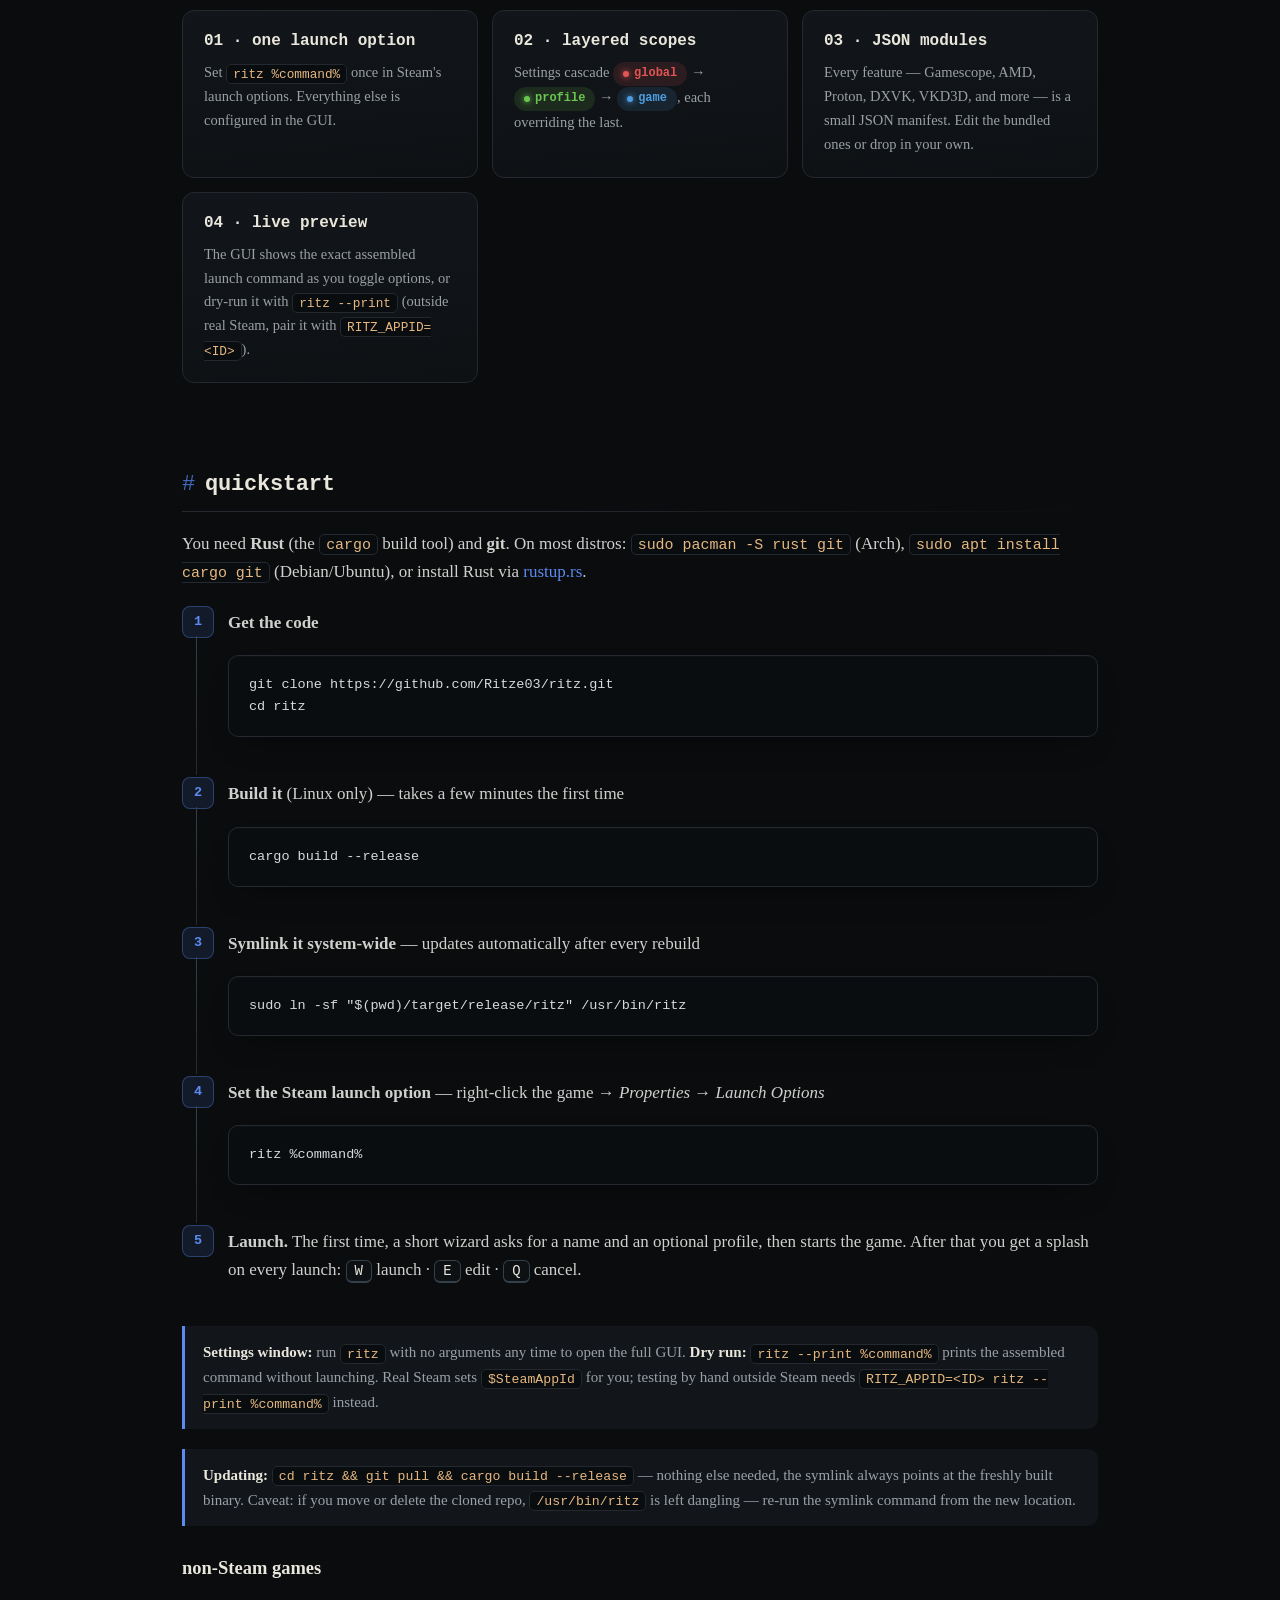
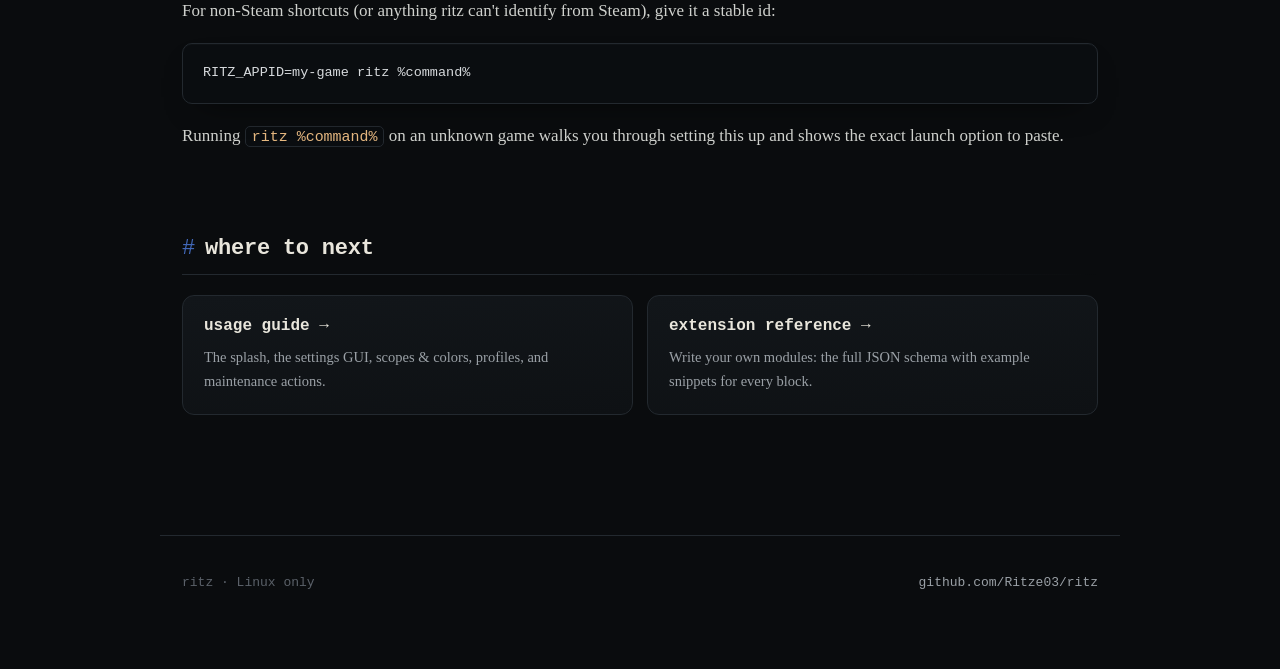
==== commit 2d9826cd: "Merge: symlink install + update instructions on the docs site" ====
--- a/docs/index.html
+++ b/docs/index.html
@@ -81,8 +81,8 @@
     <li><strong>Build it</strong> (Linux only) — takes a few minutes the first time
       <pre><code>cargo build --release</code></pre>
     </li>
-    <li><strong>Install the binary system-wide</strong>
-      <pre><code>sudo install -Dm755 target/release/ritz /usr/bin/ritz</code></pre>
+    <li><strong>Symlink it system-wide</strong> — updates automatically after every rebuild
+      <pre><code>sudo ln -sf "$(pwd)/target/release/ritz" /usr/bin/ritz</code></pre>
     </li>
     <li><strong>Set the Steam launch option</strong> — right-click the game →
       <em>Properties</em> → <em>Launch Options</em>
@@ -98,6 +98,12 @@
   <code>ritz --print %command%</code> prints the assembled command without launching.
   Real Steam sets <code>$SteamAppId</code> for you; testing by hand outside Steam
   needs <code>RITZ_APPID=&lt;ID&gt; ritz --print %command%</code> instead.</div>
+
+  <div class="note"><strong>Updating:</strong> <code>cd ritz &amp;&amp; git pull &amp;&amp;
+  cargo build --release</code> — nothing else needed, the symlink always points at the
+  freshly built binary. Caveat: if you move or delete the cloned repo,
+  <code>/usr/bin/ritz</code> is left dangling — re-run the symlink command from the new
+  location.</div>
 
   <h3>non-Steam games</h3>
   <p>For non-Steam shortcuts (or anything ritz can't identify from Steam), give it a
--- a/docs/style.css
+++ b/docs/style.css
@@ -96,6 +96,42 @@
 @media (prefers-reduced-motion: reduce) {
   .hero > * { animation: none !important; }
   .cursor { animation: none !important; }
+  .hero .logo-wrap img { animation: none !important; }
+}
+
+/* ---------------- nodding logo ---------------- */
+/* Clones the app's splash-screen logo animation (crates/ritz-app/src/splash.rs,
+   paint_logo_anim): a continuous, looping nod/tilt, not a one-shot entrance.
+   Ping-pong period 3.8s (two 1.9s smoothstep-eased swings). Horizontal translate and
+   rotation follow the smoothstep ease `e`; vertical translate follows a separate
+   parabolic "dip" curve `s = 1 - (2e-1)^2` that peaks at each swing's midpoint — the
+   two curves are genuinely different shapes, so the 21 stops below are numerically
+   sampled from the real formulas (5% steps) rather than expressed as one CSS easing
+   function. Amplitudes scaled from the app's k = logo_px/300 (0.4 at the app's 120px)
+   to this site's 128px logo: k = 128/300 ≈ 0.4267. Rotation pivots 78% down the logo
+   (near its base), matching the app's pivot point, via transform-origin below. */
+@keyframes logo-nod {
+  0%   { transform: translate(-9.81px, -3.84px) rotate(-4.50deg); }
+  5%   { transform: translate(-9.26px, -2.40px) rotate(-4.25deg); }
+  10%  { transform: translate(-7.77px, 1.09px)  rotate(-3.56deg); }
+  15%  { transform: translate(-5.57px, 5.12px)  rotate(-2.56deg); }
+  20%  { transform: translate(-2.90px, 8.23px)  rotate(-1.33deg); }
+  25%  { transform: translate(0.00px, 9.39px)   rotate(0.00deg); }
+  30%  { transform: translate(2.90px, 8.23px)   rotate(1.33deg); }
+  35%  { transform: translate(5.57px, 5.12px)   rotate(2.56deg); }
+  40%  { transform: translate(7.77px, 1.09px)   rotate(3.56deg); }
+  45%  { transform: translate(9.26px, -2.40px)  rotate(4.25deg); }
+  50%  { transform: translate(9.81px, -3.84px)  rotate(4.50deg); }
+  55%  { transform: translate(9.26px, -2.40px)  rotate(4.25deg); }
+  60%  { transform: translate(7.77px, 1.09px)   rotate(3.56deg); }
+  65%  { transform: translate(5.57px, 5.12px)   rotate(2.56deg); }
+  70%  { transform: translate(2.90px, 8.23px)   rotate(1.33deg); }
+  75%  { transform: translate(0.00px, 9.39px)   rotate(0.00deg); }
+  80%  { transform: translate(-2.90px, 8.23px)  rotate(-1.33deg); }
+  85%  { transform: translate(-5.57px, 5.12px)  rotate(-2.56deg); }
+  90%  { transform: translate(-7.77px, 1.09px)  rotate(-3.56deg); }
+  95%  { transform: translate(-9.26px, -2.40px) rotate(-4.25deg); }
+  100% { transform: translate(-9.81px, -3.84px) rotate(-4.50deg); }
 }
 
 /* ---------------- terminal-tab top nav ---------------- */
@@ -146,6 +182,8 @@
 .hero .logo-wrap img {
   width: 100%; height: 100%; display: block;
   filter: drop-shadow(0 0 44px rgba(91,139,240,0.32)) drop-shadow(0 12px 28px rgba(0,0,0,.6));
+  transform-origin: 50% 78%;
+  animation: logo-nod 3.8s linear .7s infinite;
 }
 .hero .kicker {
   display: inline-flex; align-items: center; gap: 0;
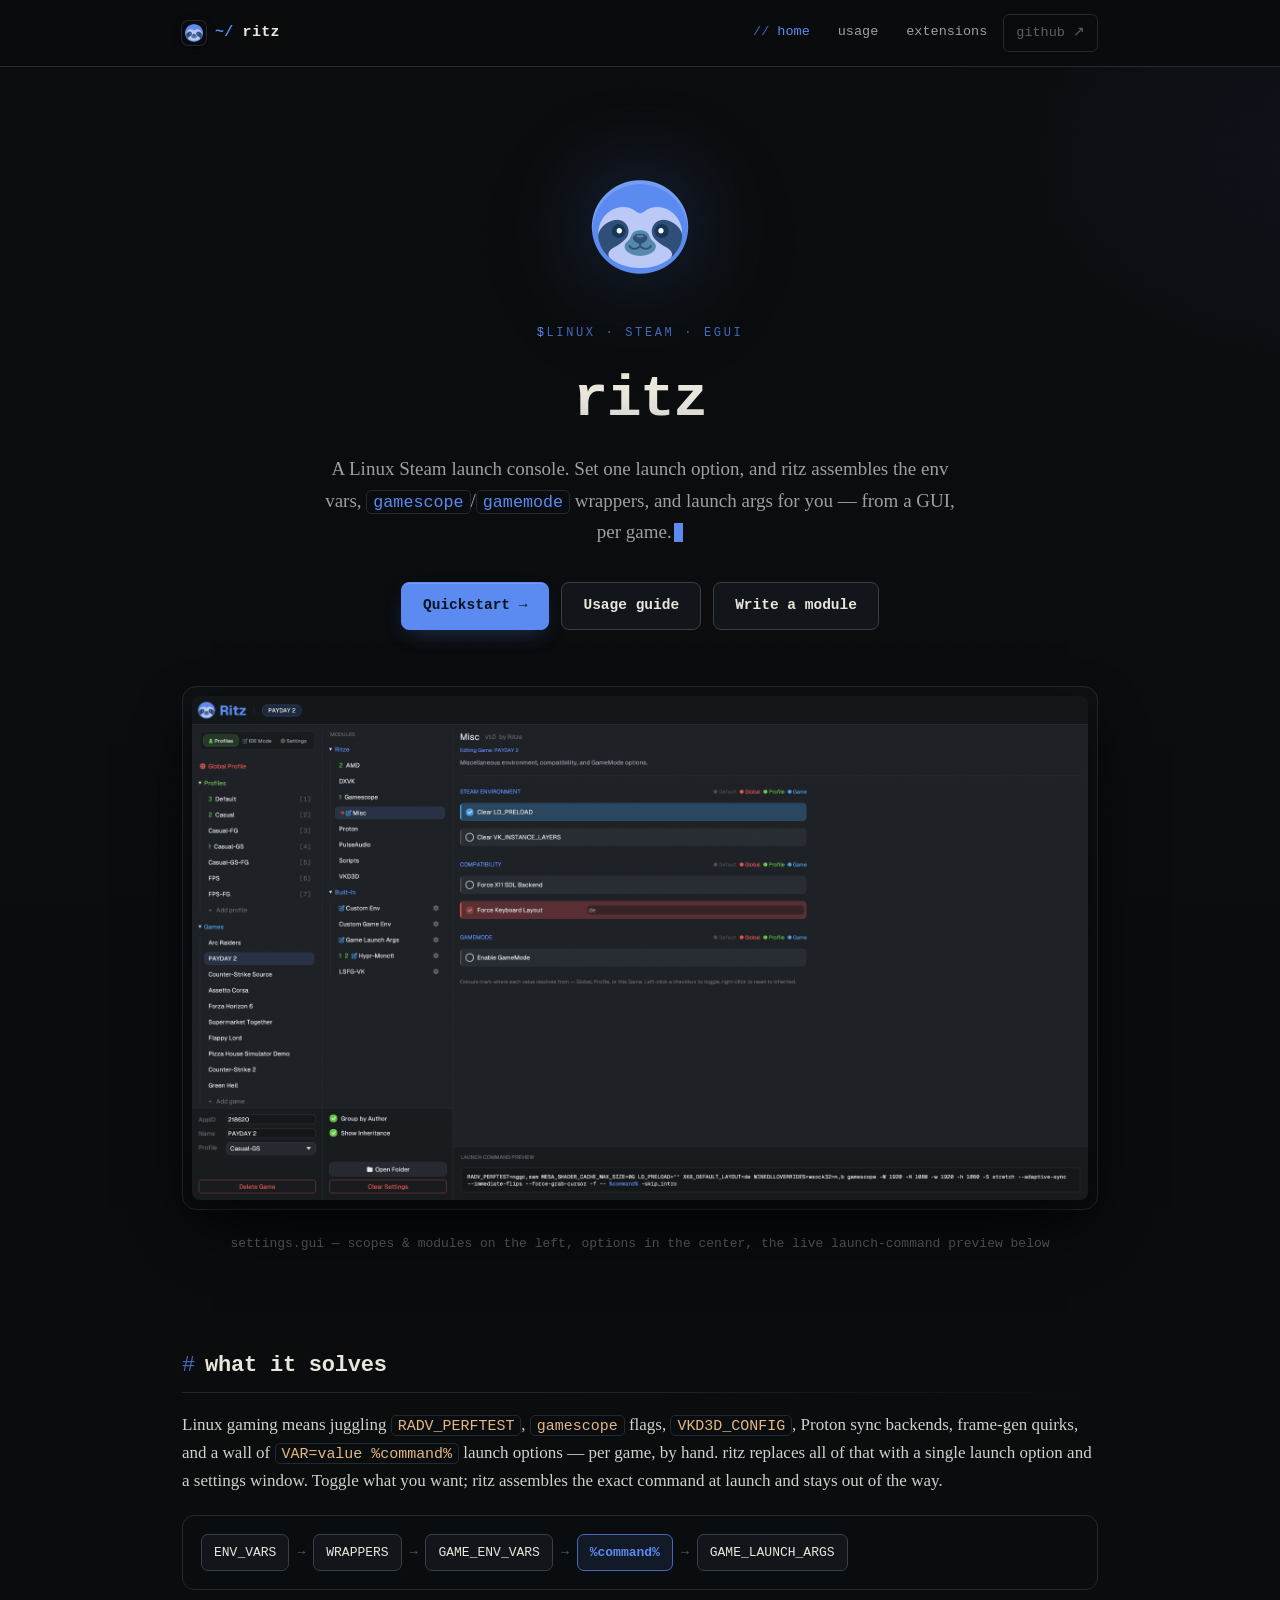
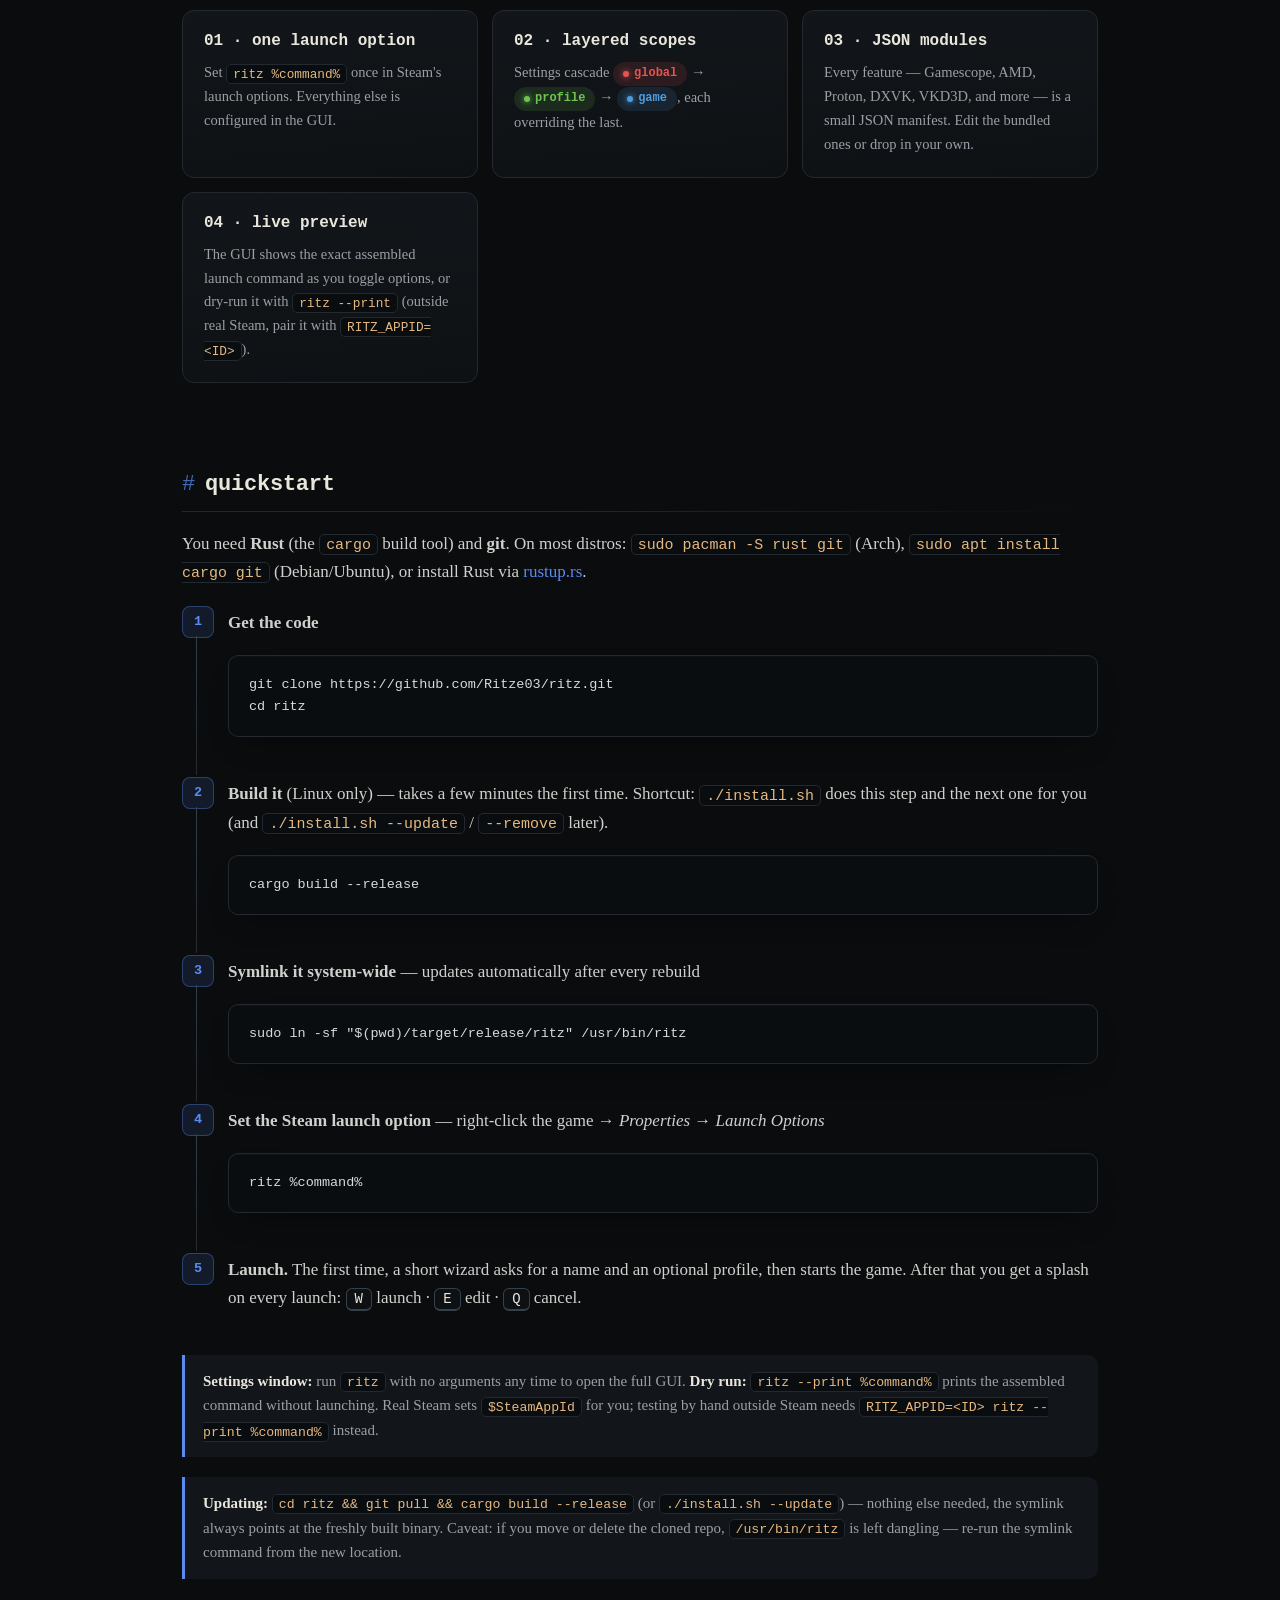
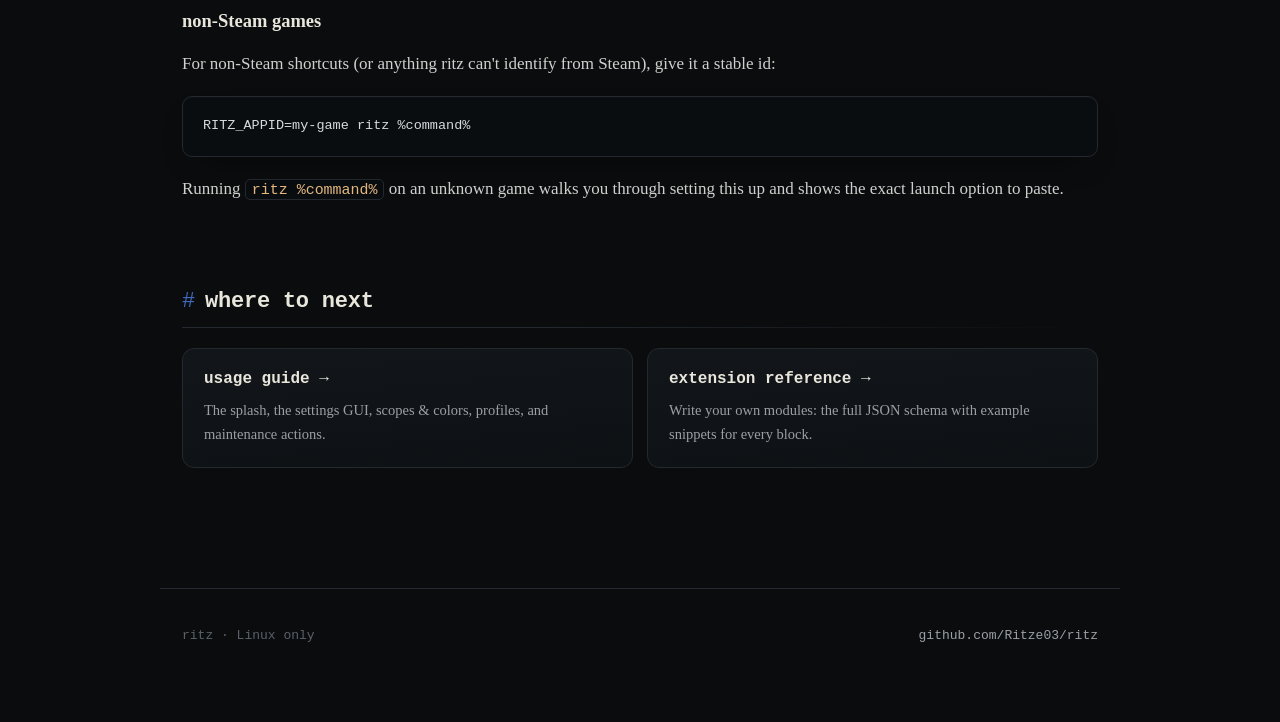
==== commit a205a417: "Add install.sh for install/update/remove; make it the README quickstart path" ====
--- a/docs/index.html
+++ b/docs/index.html
@@ -78,7 +78,9 @@
       <pre><code>git clone https://github.com/Ritze03/ritz.git
 cd ritz</code></pre>
     </li>
-    <li><strong>Build it</strong> (Linux only) — takes a few minutes the first time
+    <li><strong>Build it</strong> (Linux only) — takes a few minutes the first time.
+      Shortcut: <code>./install.sh</code> does this step and the next one for you (and
+      <code>./install.sh --update</code> / <code>--remove</code> later).
       <pre><code>cargo build --release</code></pre>
     </li>
     <li><strong>Symlink it system-wide</strong> — updates automatically after every rebuild
@@ -100,7 +102,7 @@
   needs <code>RITZ_APPID=&lt;ID&gt; ritz --print %command%</code> instead.</div>
 
   <div class="note"><strong>Updating:</strong> <code>cd ritz &amp;&amp; git pull &amp;&amp;
-  cargo build --release</code> — nothing else needed, the symlink always points at the
+  cargo build --release</code> (or <code>./install.sh --update</code>) — nothing else needed, the symlink always points at the
   freshly built binary. Caveat: if you move or delete the cloned repo,
   <code>/usr/bin/ritz</code> is left dangling — re-run the symlink command from the new
   location.</div>
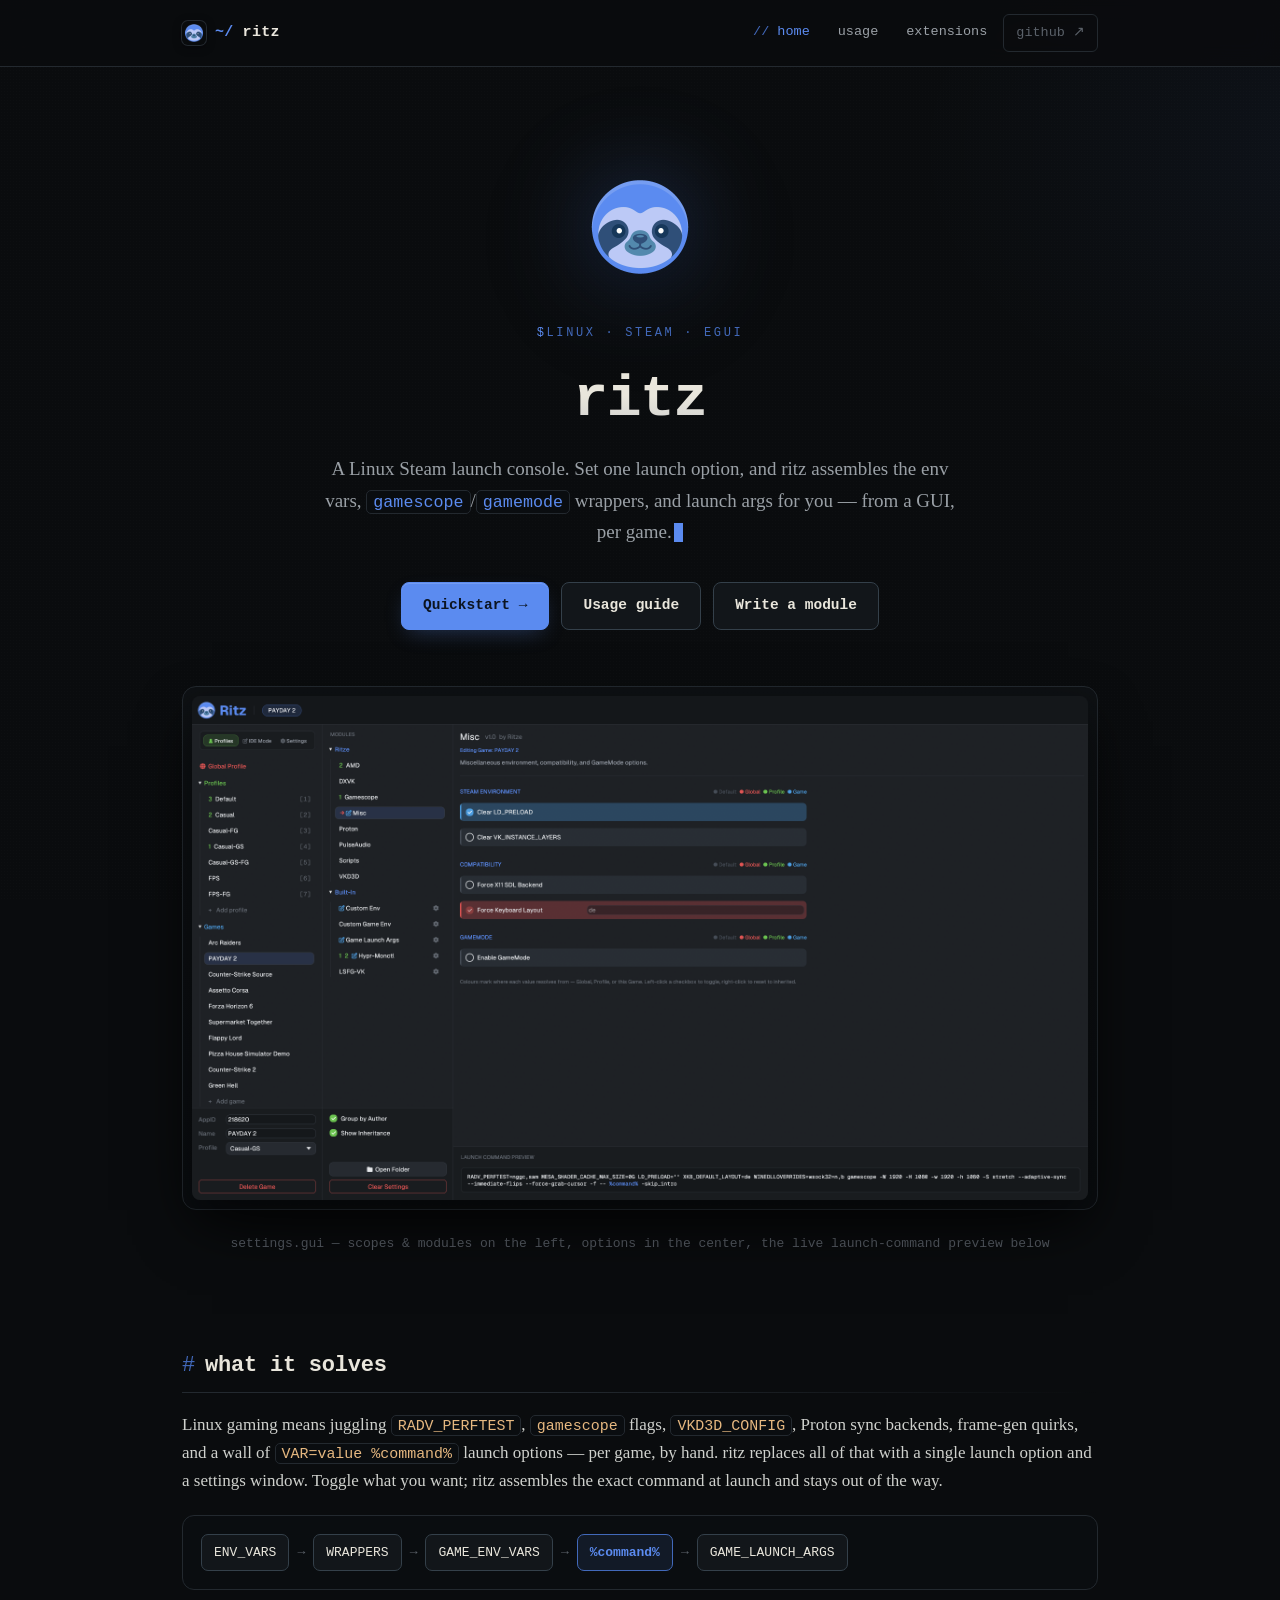
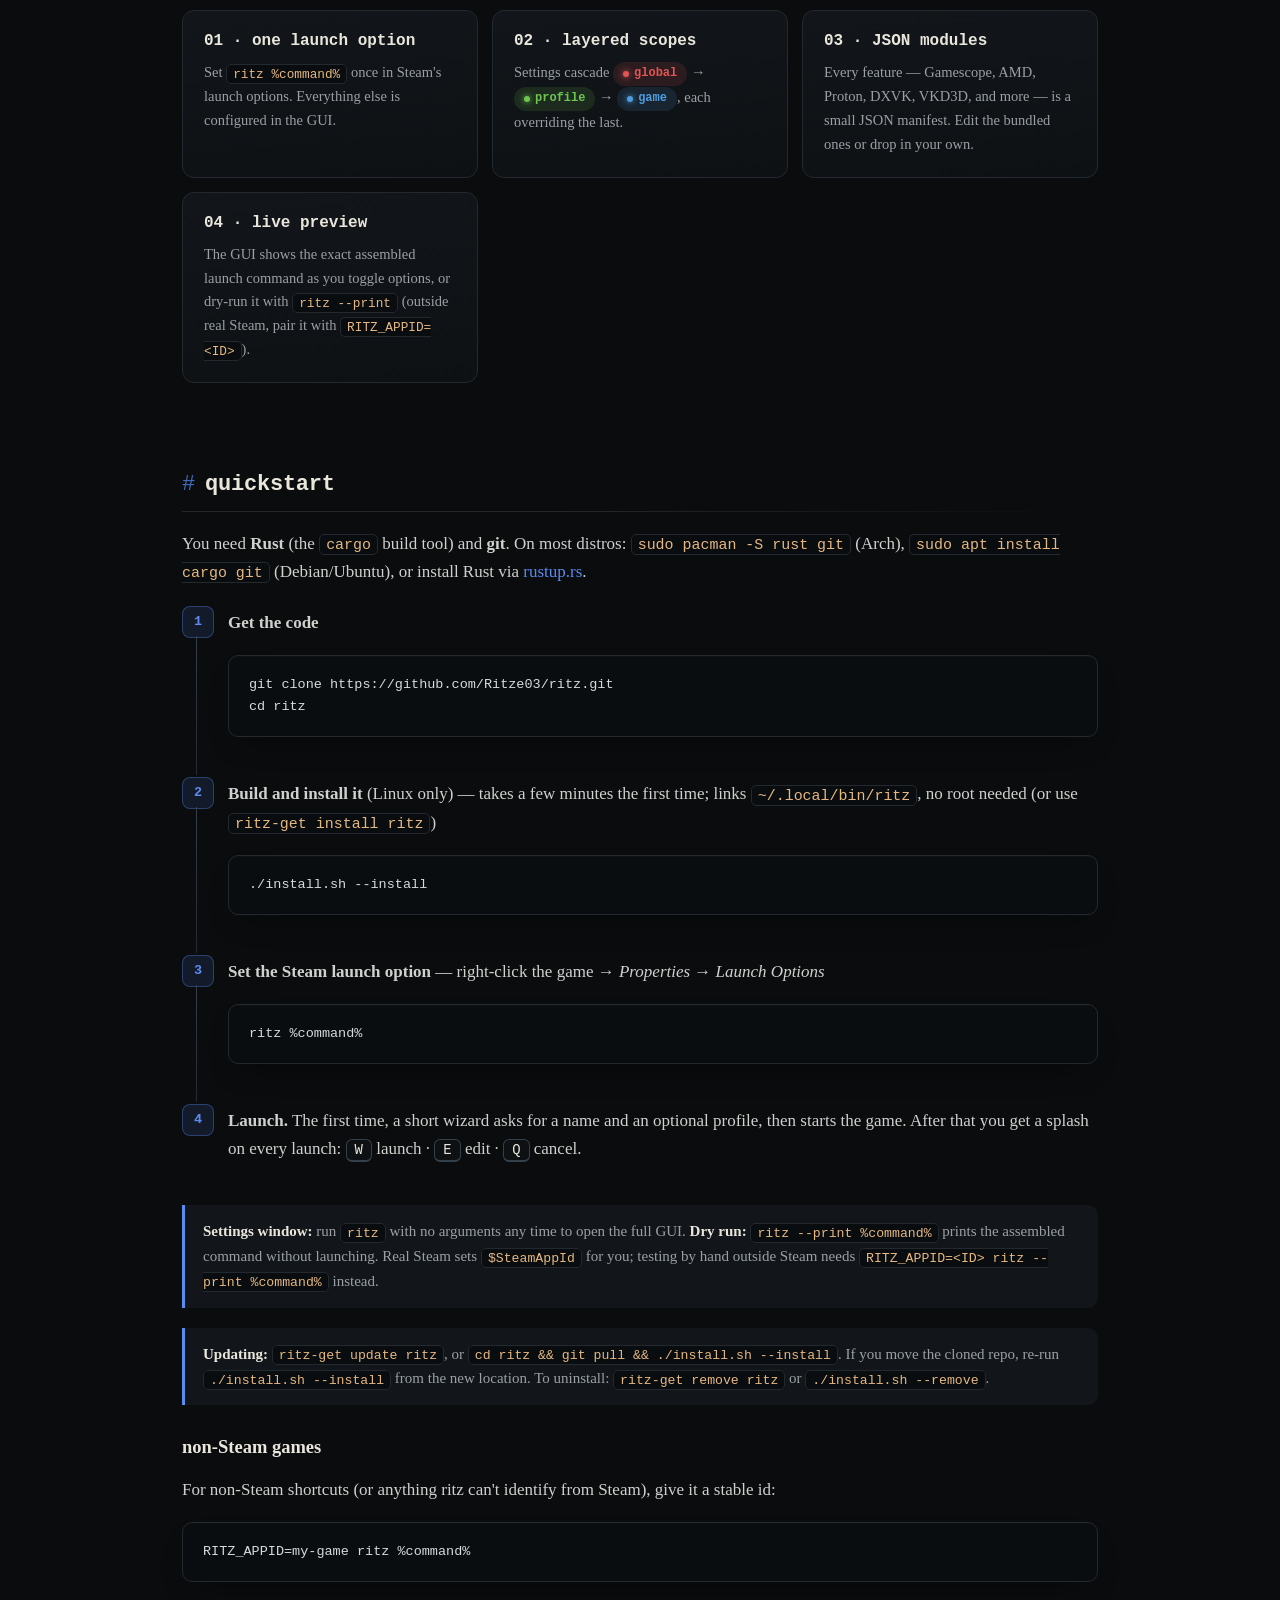
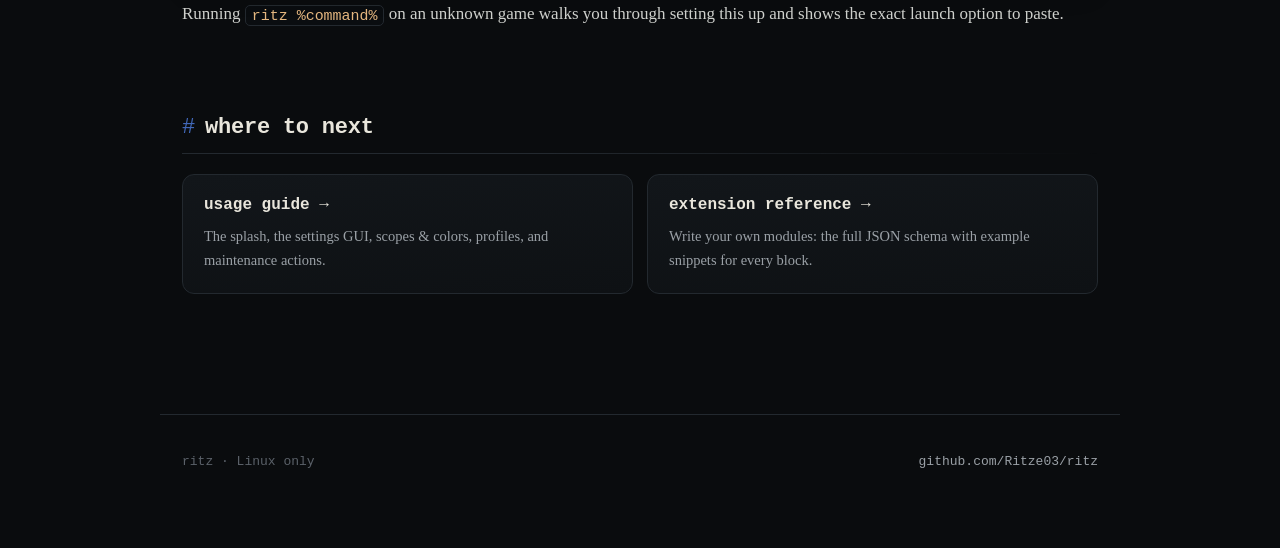
==== commit 7c5e9e81: "install.sh to ritz-get spec v1; ritz.desktop; README/docs point at install.sh" ====
--- a/docs/index.html
+++ b/docs/index.html
@@ -78,13 +78,9 @@
       <pre><code>git clone https://github.com/Ritze03/ritz.git
 cd ritz</code></pre>
     </li>
-    <li><strong>Build it</strong> (Linux only) — takes a few minutes the first time.
-      Shortcut: <code>./install.sh</code> does this step and the next one for you (and
-      <code>./install.sh --update</code> / <code>--remove</code> later).
-      <pre><code>cargo build --release</code></pre>
-    </li>
-    <li><strong>Symlink it system-wide</strong> — updates automatically after every rebuild
-      <pre><code>sudo ln -sf "$(pwd)/target/release/ritz" /usr/bin/ritz</code></pre>
+    <li><strong>Build and install it</strong> (Linux only) — takes a few minutes the first time;
+      links <code>~/.local/bin/ritz</code>, no root needed (or use <code>ritz-get install ritz</code>)
+      <pre><code>./install.sh --install</code></pre>
     </li>
     <li><strong>Set the Steam launch option</strong> — right-click the game →
       <em>Properties</em> → <em>Launch Options</em>
@@ -101,11 +97,10 @@
   Real Steam sets <code>$SteamAppId</code> for you; testing by hand outside Steam
   needs <code>RITZ_APPID=&lt;ID&gt; ritz --print %command%</code> instead.</div>
 
-  <div class="note"><strong>Updating:</strong> <code>cd ritz &amp;&amp; git pull &amp;&amp;
-  cargo build --release</code> (or <code>./install.sh --update</code>) — nothing else needed, the symlink always points at the
-  freshly built binary. Caveat: if you move or delete the cloned repo,
-  <code>/usr/bin/ritz</code> is left dangling — re-run the symlink command from the new
-  location.</div>
+  <div class="note"><strong>Updating:</strong> <code>ritz-get update ritz</code>, or
+  <code>cd ritz &amp;&amp; git pull &amp;&amp; ./install.sh --install</code>. If you move the
+  cloned repo, re-run <code>./install.sh --install</code> from the new location. To
+  uninstall: <code>ritz-get remove ritz</code> or <code>./install.sh --remove</code>.</div>
 
   <h3>non-Steam games</h3>
   <p>For non-Steam shortcuts (or anything ritz can't identify from Steam), give it a
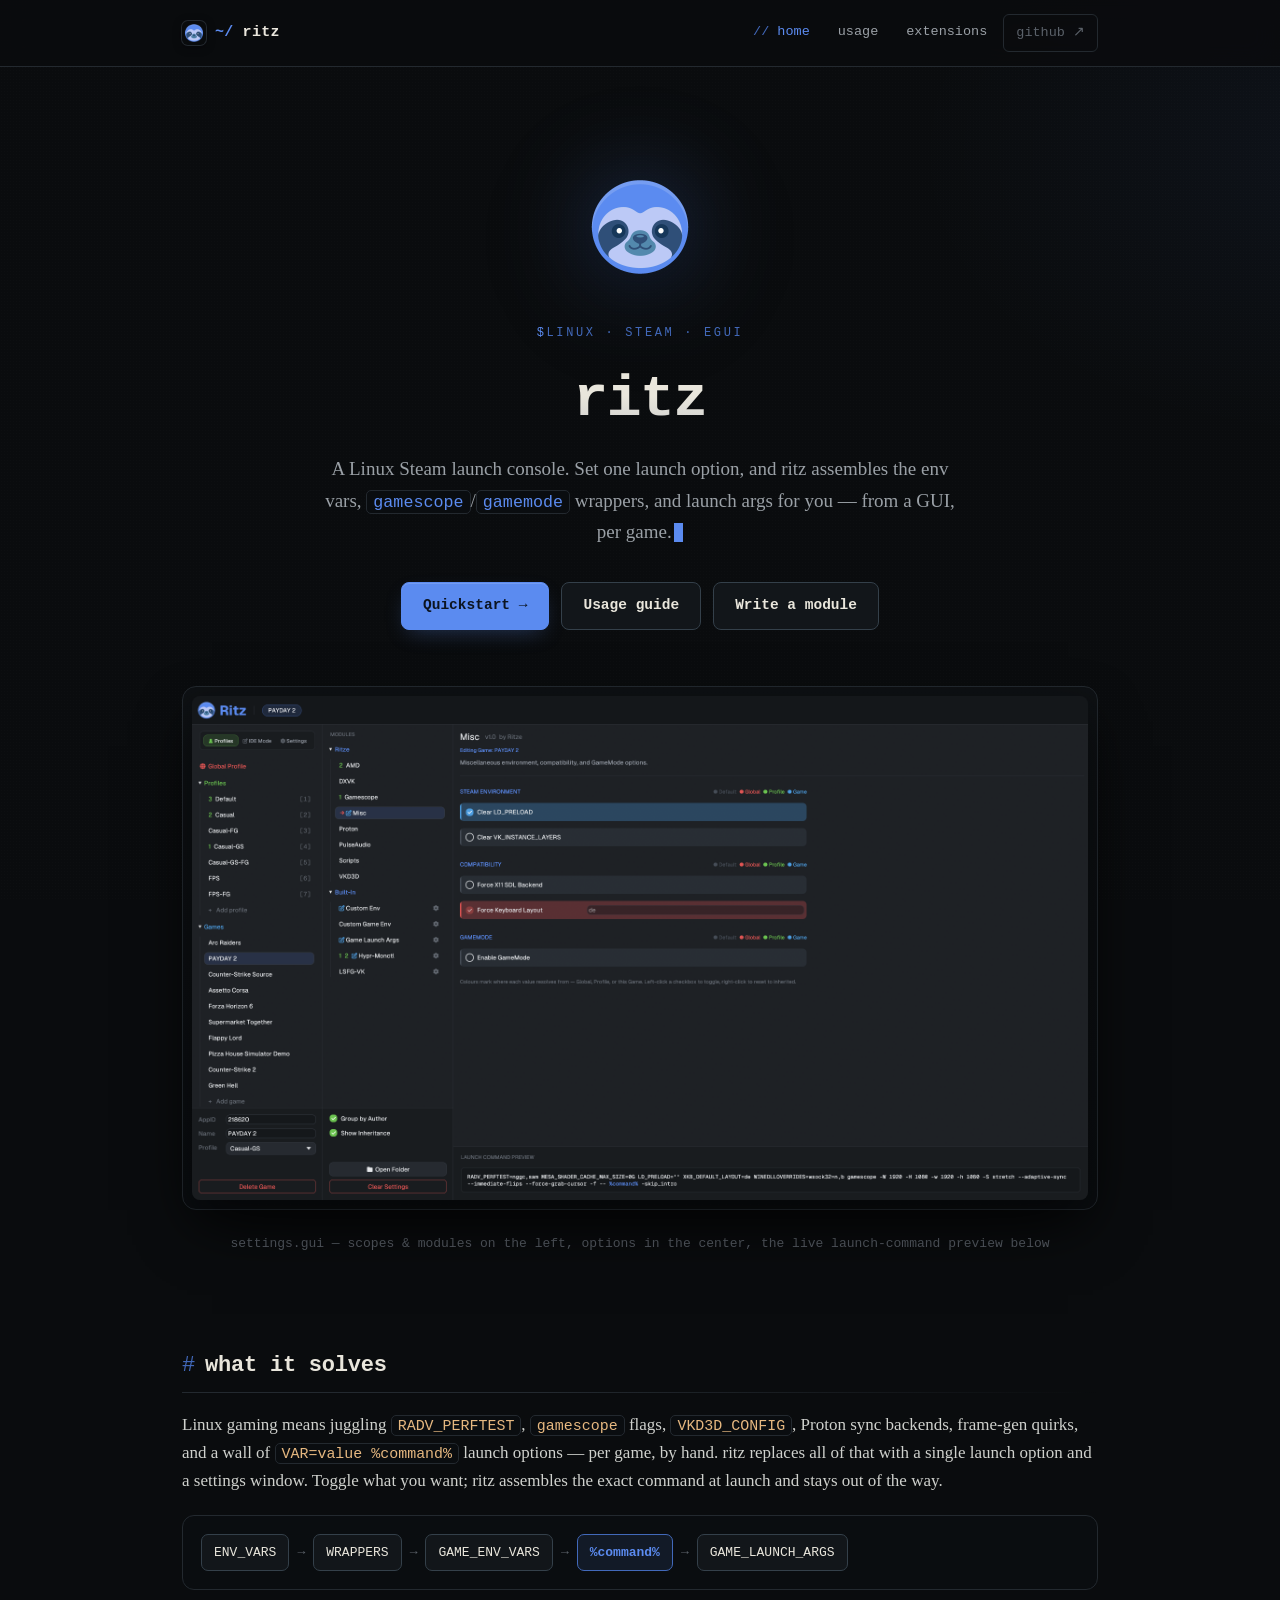
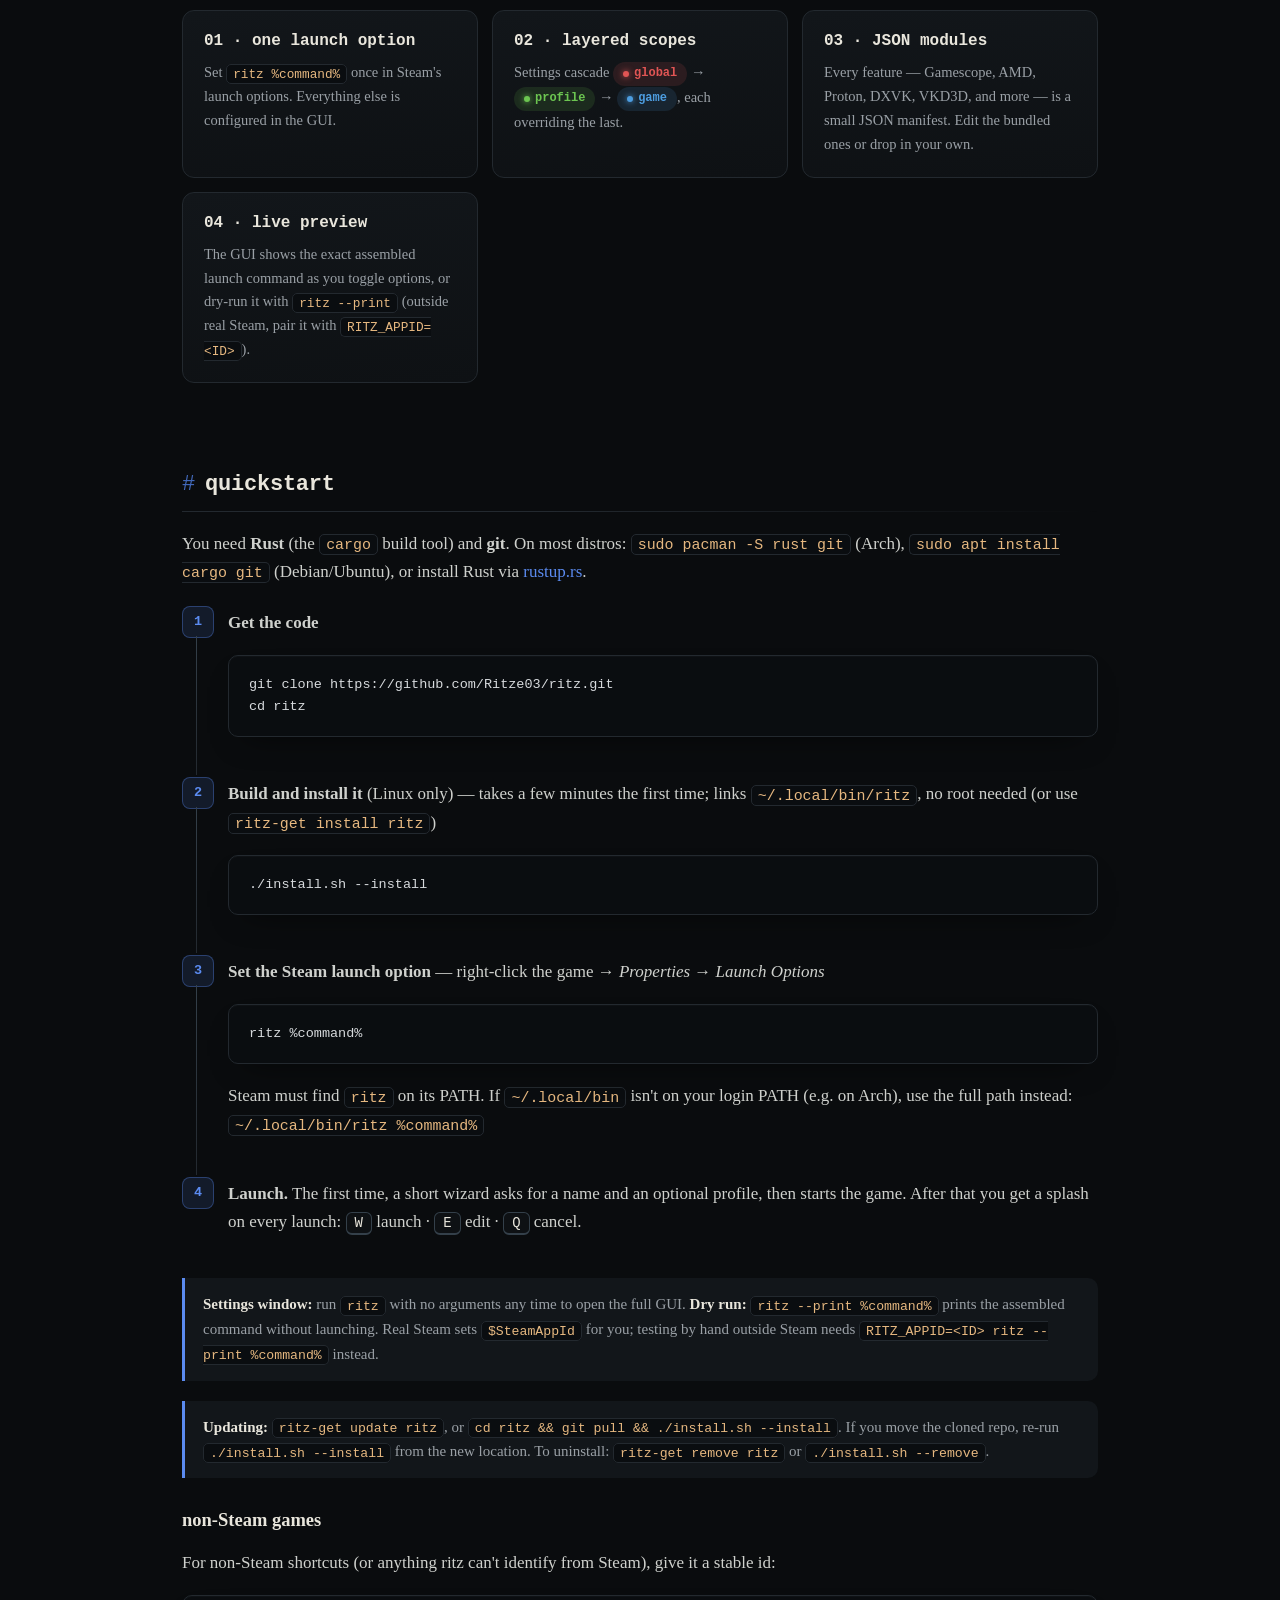
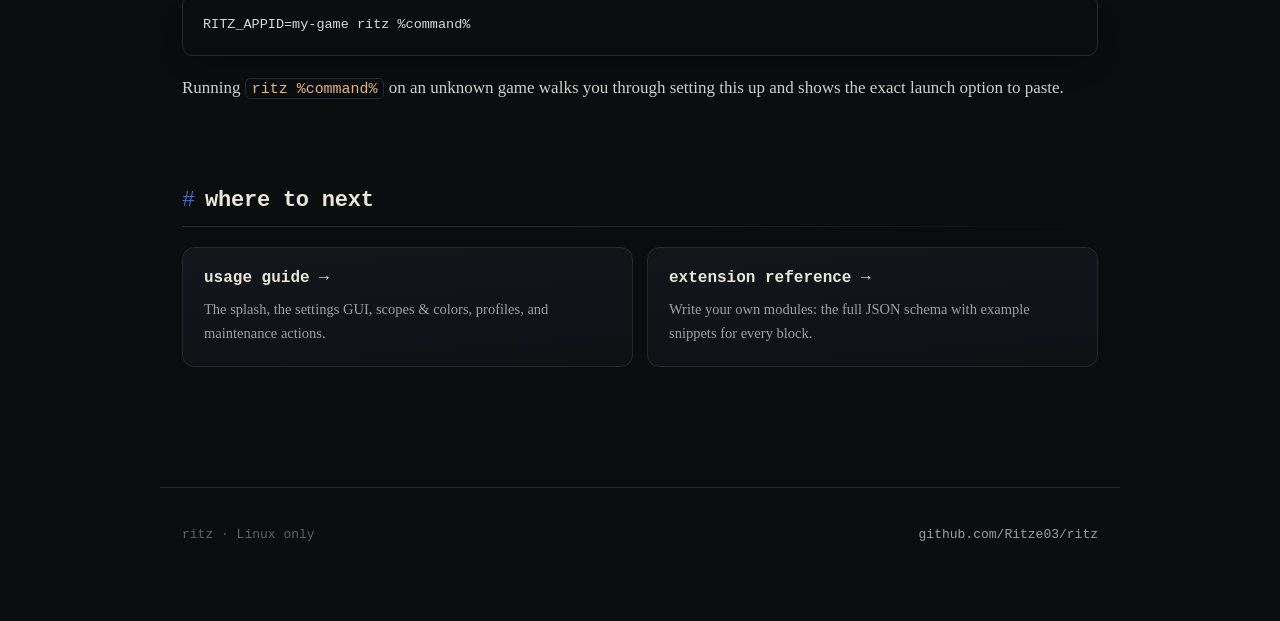
==== commit 106adb62: "README: note that Steam needs ~/.local/bin on PATH" ====
--- a/docs/index.html
+++ b/docs/index.html
@@ -85,6 +85,7 @@
     <li><strong>Set the Steam launch option</strong> — right-click the game →
       <em>Properties</em> → <em>Launch Options</em>
       <pre><code>ritz %command%</code></pre>
+      <p>Steam must find <code>ritz</code> on its PATH. If <code>~/.local/bin</code> isn't on your login PATH (e.g. on Arch), use the full path instead: <code>~/.local/bin/ritz %command%</code></p>
     </li>
     <li><strong>Launch.</strong> The first time, a short wizard asks for a name and an
       optional profile, then starts the game. After that you get a splash on every launch:
